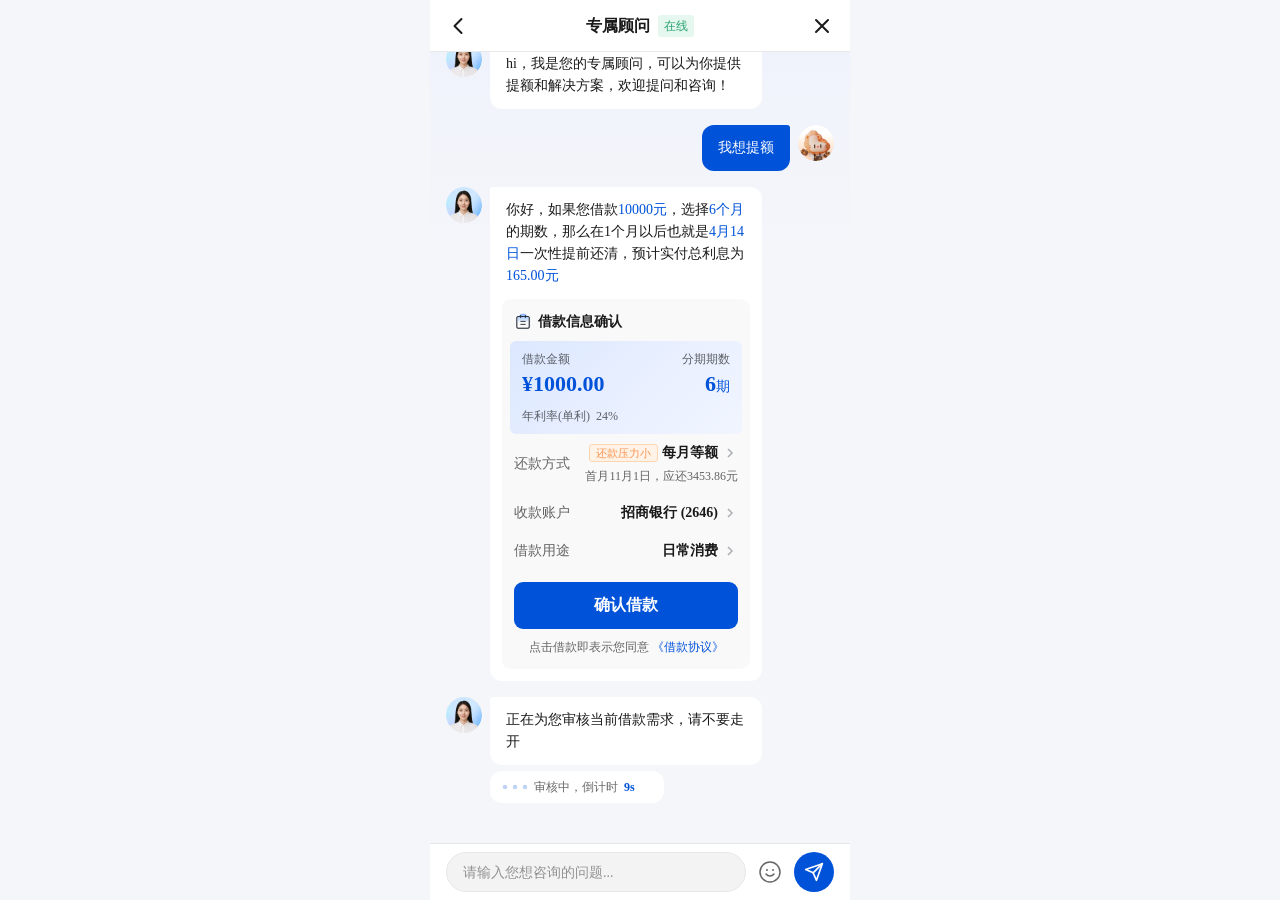
==== im/index.html @ 01caf747 "im练习" ====
<!DOCTYPE html>
<html lang="zh-CN">
<head>
  <meta charset="UTF-8">
  <meta name="viewport" content="width=device-width, initial-scale=1.0, maximum-scale=1.0, user-scalable=no">
  <title>专属顾问 - 提额</title>
  <style>
    /* ========== Design Tokens ========== */
    :root {
      --td-font-family: PingFang SC, Microsoft YaHei, Arial Regular;
      --td-font-family-medium: PingFang SC, Microsoft YaHei, Arial Medium;
      --td-font-size-link-small: 12px;
      --td-font-size-body-small: 12px;
      --td-font-size-body-medium: 14px;
      --td-font-size-body-large: 16px;
      --td-font-size-title-small: 14px;
      --td-font-size-title-medium: 16px;
      --td-font-size-title-large: 18px;
      --td-line-height-body-small: 20px;
      --td-line-height-body-medium: 22px;
      --td-line-height-body-large: 24px;
      --td-line-height-title-medium: 24px;

      --td-brand-color-1: #f2f3ff;
      --td-brand-color-2: #d9e1ff;
      --td-brand-color-5: #618dff;
      --td-brand-color-6: #366ef4;
      --td-brand-color-7: #0052d9;
      --td-brand-color-8: #003cab;
      --td-success-color-5: #2ba471;
      --td-gray-color-1: #f3f3f3;
      --td-gray-color-2: #eee;
      --td-gray-color-3: #e8e8e8;
      --td-gray-color-4: #ddd;
      --td-warning-color-4: #fa9550;
      --td-error-color-6: #d54941;
      --td-font-gray-1: rgba(0, 0, 0, 90%);
      --td-font-gray-2: rgba(0, 0, 0, 60%);
      --td-font-gray-3: rgba(0, 0, 0, 40%);
      --td-text-color-primary: var(--td-font-gray-1);
      --td-text-color-secondary: var(--td-font-gray-2);
      --td-text-color-placeholder: var(--td-font-gray-3);
      --td-text-color-link: var(--td-brand-color-8);
      --td-bg-color-container: #fff;
      --td-bg-color-secondarycontainer: var(--td-gray-color-1);

      --td-size-1: 2px;
      --td-size-2: 4px;
      --td-size-3: 6px;
      --td-size-4: 8px;
      --td-size-5: 12px;
      --td-size-6: 16px;
      --td-size-7: 20px;
      --td-size-8: 24px;
      --td-size-10: 32px;
      --td-comp-paddingLR-l: var(--td-size-6);

      --td-radius-small: 2px;
      --td-radius-default: 3px;
      --td-radius-medium: 6px;
      --td-radius-large: 9px;
      --td-radius-extraLarge: 12px;
      --td-radius-round: 999px;
      --td-radius-circle: 50%;
    }

    /* ========== Reset & Base ========== */
    * { margin: 0; padding: 0; box-sizing: border-box; }

    html, body {
      height: 100%;
      font-family: var(--td-font-family);
      color: var(--td-text-color-primary);
      background: #f5f6fa;
      -webkit-font-smoothing: antialiased;
    }

    .im-page {
      max-width: 420px;
      margin: 0 auto;
      height: 100%;
      height: 100dvh;
      display: flex;
      flex-direction: column;
      background: linear-gradient(180deg, #eef2fb 0%, #f5f6fa 30%);
      overflow: hidden;
    }

    /* ========== Top Bar ========== */
    .top-bar {
      display: flex;
      align-items: center;
      justify-content: space-between;
      padding: var(--td-size-5) var(--td-size-6);
      background: var(--td-bg-color-container);
      border-bottom: 1px solid var(--td-gray-color-3);
      height: 52px;
      flex-shrink: 0;
      position: relative;
      z-index: 10;
    }

    .top-bar__back,
    .top-bar__close {
      width: var(--td-size-8);
      height: var(--td-size-8);
      display: flex;
      align-items: center;
      justify-content: center;
      cursor: pointer;
      border: none;
      background: none;
      color: var(--td-text-color-primary);
      flex-shrink: 0;
    }

    .top-bar__center {
      display: flex;
      align-items: center;
      gap: var(--td-size-4);
      position: absolute;
      left: 50%;
      transform: translateX(-50%);
    }

    .top-bar__title {
      font-size: var(--td-font-size-title-medium);
      font-weight: 600;
      line-height: var(--td-line-height-title-medium);
      font-family: var(--td-font-family-medium);
    }

    .top-bar__status {
      display: inline-flex;
      align-items: center;
      padding: 1px var(--td-size-3);
      background: #e6f7ef;
      color: var(--td-success-color-5);
      font-size: var(--td-font-size-link-small);
      line-height: var(--td-line-height-body-small);
      border-radius: var(--td-radius-default);
      font-weight: 500;
    }

    /* ========== Chat Area ========== */
    .chat-area {
      flex: 1;
      overflow-y: auto;
      padding: var(--td-size-6);
      padding-bottom: var(--td-size-8);
      -webkit-overflow-scrolling: touch;
    }

    .chat-area::-webkit-scrollbar { width: 0; }

    /* ========== Message Row ========== */
    .msg-row {
      display: flex;
      align-items: flex-start;
      margin-bottom: var(--td-size-6);
      gap: var(--td-size-4);
    }

    .msg-row--advisor { flex-direction: row; }
    .msg-row--user    { flex-direction: row-reverse; }

    /* Shared content column — right edge aligned for both sides */
    .msg-content {
      flex: 1;
      min-width: 0;
      display: flex;
    }

    .msg-row--advisor .msg-content { justify-content: flex-start; }
    .msg-row--user    .msg-content { justify-content: flex-end; }

    /* ========== Avatar ========== */
    .msg-avatar {
      width: 36px;
      height: 36px;
      border-radius: var(--td-radius-circle);
      flex-shrink: 0;
      overflow: hidden;
    }

    .msg-avatar--advisor {
      background: var(--td-gray-color-2);
    }

    .msg-avatar--user {
      background: var(--td-gray-color-2);
    }

    .msg-avatar img {
      width: 100%;
      height: 100%;
      object-fit: cover;
      display: block;
    }

    /* ========== Bubble ========== */
    /* 单行自适应宽度，多行上限 272px */
    .msg-bubble {
      width: fit-content;
      max-width: 272px;
      padding: var(--td-size-5) var(--td-size-6);
      font-size: var(--td-font-size-body-medium);
      line-height: var(--td-line-height-body-medium);
      word-break: break-word;
    }

    .msg-bubble--advisor {
      background: var(--td-bg-color-container);
      border-radius: var(--td-radius-default) var(--td-radius-extraLarge) var(--td-radius-extraLarge) var(--td-radius-extraLarge);
      color: var(--td-text-color-primary);
    }

    .msg-bubble--user {
      background: var(--td-brand-color-7);
      border-radius: var(--td-radius-extraLarge) var(--td-radius-default) var(--td-radius-extraLarge) var(--td-radius-extraLarge);
      color: #fff;
    }

    /* ========== Card Bubble ========== */
    .msg-bubble--card {
      width: 272px;
      padding: 0;
      overflow: hidden;
      background: var(--td-bg-color-container);
      border-radius: var(--td-radius-default) var(--td-radius-extraLarge) var(--td-radius-extraLarge) var(--td-radius-extraLarge);
    }

    /* Pre-card context text */
    .card-context {
      padding: var(--td-size-5) var(--td-size-6) var(--td-size-3);
      font-size: var(--td-font-size-body-medium);
      line-height: 22px;
      color: var(--td-text-color-primary);
    }

    .card-context .highlight {
      color: var(--td-brand-color-7);
      font-weight: 500;
    }

    /* Card container */
    .loan-card {
      margin: var(--td-size-3) var(--td-size-5) var(--td-size-5);
      background: #F9F9F9;
      border-radius: var(--td-radius-large);
      overflow: hidden;
    }

    .loan-card__header {
      display: flex;
      align-items: center;
      gap: var(--td-size-3);
      padding: var(--td-size-5) var(--td-size-5) var(--td-size-4);
    }

    .loan-card__header-icon {
      width: 18px;
      height: 18px;
      display: flex;
      align-items: center;
      justify-content: center;
      flex-shrink: 0;
    }

    .loan-card__header-icon img {
      width: 18px;
      height: 18px;
      object-fit: contain;
      display: block;
    }

    .loan-card__header-title {
      font-size: var(--td-font-size-title-small);
      font-weight: 600;
      font-family: var(--td-font-family-medium);
      color: var(--td-text-color-primary);
    }

    /* Blue amount panel */
    .loan-card__panel {
      margin: 0 var(--td-size-4) 0;
      border-radius: var(--td-radius-medium);
      background: linear-gradient(135deg, #dce8ff 0%, #eaf0ff 60%, #f0f5ff 100%);
      padding: var(--td-size-4) var(--td-size-5) var(--td-size-4);
      display: flex;
      flex-direction: column;
      gap: 2px;
    }

    .loan-card__panel-row1 {
      display: flex;
      justify-content: space-between;
      align-items: flex-start;
    }

    .loan-card__panel-col {
      display: flex;
      flex-direction: column;
    }

    .loan-card__panel-label {
      font-size: var(--td-font-size-body-small);
      color: var(--td-text-color-secondary);
      line-height: var(--td-line-height-body-small);
    }

    .loan-card__panel-amount {
      font-size: 22px;
      font-weight: 600;
      color: var(--td-brand-color-7);
      font-family: var(--td-font-family-medium);
      line-height: 30px;
    }

    .loan-card__panel-period {
      font-size: 22px;
      font-weight: 600;
      color: var(--td-brand-color-7);
      font-family: var(--td-font-family-medium);
      line-height: 30px;
      text-align: right;
    }

    .loan-card__panel-period span {
      font-size: var(--td-font-size-body-medium);
      font-weight: 500;
    }

    .loan-card__panel-rate {
      font-size: var(--td-font-size-body-small);
      color: var(--td-text-color-secondary);
      line-height: var(--td-line-height-body-small);
      margin-top: 2px;
    }

    /* Detail rows */
    .loan-card__rows {
      padding: 0 var(--td-size-5);
    }

    .loan-card__row {
      display: flex;
      justify-content: space-between;
      align-items: center;
      padding: var(--td-size-4) 0;
    }

    .loan-card__row-label {
      font-size: var(--td-font-size-body-medium);
      color: var(--td-text-color-secondary);
      flex-shrink: 0;
    }

    .loan-card__row-val {
      display: flex;
      align-items: center;
      gap: var(--td-size-2);
      font-size: var(--td-font-size-body-medium);
      color: var(--td-text-color-primary);
      font-weight: 600;
      font-family: var(--td-font-family-medium);
      text-align: right;
    }

    .loan-card__row-chevron {
      width: 16px;
      height: 16px;
      display: inline-flex;
      align-items: center;
      justify-content: center;
      flex-shrink: 0;
    }

    .loan-card__row-chevron img {
      width: 16px;
      height: 16px;
      object-fit: contain;
      display: block;
    }

    .loan-card__row-block {
      flex: 1;
      display: flex;
      flex-direction: column;
      align-items: flex-end;
      gap: 2px;
    }

    .loan-card__row-sub {
      font-size: var(--td-font-size-link-small);
      color: var(--td-text-color-secondary);
      font-weight: 400;
      font-family: var(--td-font-family);
      line-height: var(--td-line-height-body-small);
      text-align: right;
    }

    .tag--orange {
      display: inline-flex;
      align-items: center;
      height: 18px;
      padding: 0 var(--td-size-3);
      background: #fff3e8;
      color: var(--td-warning-color-4);
      font-size: 11px;
      line-height: 18px;
      border-radius: var(--td-radius-default);
      font-weight: 500;
      border: 1px solid #ffd5b0;
      white-space: nowrap;
    }

    /* Card footer */
    .loan-card__footer {
      padding: var(--td-size-5) var(--td-size-5) var(--td-size-5);
    }

    .loan-card__btn {
      display: block;
      width: 100%;
      padding: 13px 0;
      border: none;
      border-radius: var(--td-radius-large);
      background: var(--td-brand-color-7);
      color: #fff;
      font-size: var(--td-font-size-body-large);
      font-weight: 600;
      font-family: var(--td-font-family-medium);
      cursor: pointer;
      text-align: center;
    }

    .loan-card__btn:active { opacity: 0.85; }

    .loan-card__disclaimer {
      display: block;
      text-align: center;
      margin-top: var(--td-size-4);
      font-size: var(--td-font-size-link-small);
      color: var(--td-text-color-secondary);
      line-height: var(--td-line-height-body-small);
    }

    .loan-card__disclaimer a {
      color: var(--td-brand-color-7);
      text-decoration: none;
    }

    /* ========== Bottom Input Bar ========== */
    .bottom-bar {
      flex-shrink: 0;
      background: var(--td-bg-color-container);
      border-top: 1px solid var(--td-gray-color-3);
      padding: var(--td-size-4) var(--td-size-6);
      display: flex;
      align-items: center;
      gap: var(--td-size-4);
      position: relative;
      z-index: 10;
      padding-bottom: calc(var(--td-size-4) + env(safe-area-inset-bottom, 0px));
    }

    .bottom-bar__input {
      flex: 1;
      height: 40px;
      padding: 0 var(--td-size-6);
      border: 1px solid var(--td-gray-color-3);
      border-radius: var(--td-radius-round);
      font-size: 16px; /* ≥16px prevents iOS auto-zoom */
      color: var(--td-text-color-primary);
      background: var(--td-bg-color-secondarycontainer);
      outline: none;
      font-family: var(--td-font-family);
      transition: border-color 0.2s;
    }

    .bottom-bar__input::placeholder {
      color: var(--td-text-color-placeholder);
      font-size: var(--td-font-size-body-medium);
    }

    .bottom-bar__input:focus {
      border-color: var(--td-brand-color-7);
      background: #fff;
    }

    .bottom-bar__btn {
      width: var(--td-size-10);
      height: var(--td-size-10);
      display: flex;
      align-items: center;
      justify-content: center;
      cursor: pointer;
      border: none;
      background: none;
      color: var(--td-text-color-secondary);
      flex-shrink: 0;
      border-radius: var(--td-radius-circle);
      transition: background 0.15s;
    }

    .bottom-bar__btn:active { background: var(--td-gray-color-1); }
    .bottom-bar__btn svg { width: 24px; height: 24px; }

    .bottom-bar__send {
      width: 40px;
      height: 40px;
      display: flex;
      align-items: center;
      justify-content: center;
      border: none;
      border-radius: var(--td-radius-round);
      background: var(--td-brand-color-7);
      color: #fff;
      cursor: pointer;
      flex-shrink: 0;
      transition: opacity 0.2s;
    }

    .bottom-bar__send:active { opacity: 0.8; }
    .bottom-bar__send svg { width: 20px; height: 20px; }

    /* ========== Countdown / Review Status ========== */
    .review-status {
      display: inline-flex;
      align-items: center;
      gap: var(--td-size-3);
      margin-top: var(--td-size-3);
      padding: var(--td-size-3) var(--td-size-5);
      background: var(--td-bg-color-container);
      border-radius: var(--td-radius-extraLarge);
    }

    .review-status__dots {
      display: flex;
      align-items: center;
      gap: var(--td-size-2);
    }

    .review-status__dot {
      width: var(--td-size-3);
      height: var(--td-size-3);
      border-radius: var(--td-radius-circle);
      background: var(--td-brand-color-7);
      animation: dot-bounce 1.4s ease-in-out infinite both;
    }

    .review-status__dot:nth-child(1) { animation-delay: 0s; }
    .review-status__dot:nth-child(2) { animation-delay: 0.2s; }
    .review-status__dot:nth-child(3) { animation-delay: 0.4s; }

    @keyframes dot-bounce {
      0%, 80%, 100% { opacity: 0.25; transform: scale(0.75); }
      40%            { opacity: 1;    transform: scale(1); }
    }

    .review-status__text {
      font-size: var(--td-font-size-body-small);
      color: var(--td-text-color-secondary);
      line-height: var(--td-line-height-body-small);
    }

    .review-status__countdown {
      font-size: var(--td-font-size-body-small);
      color: var(--td-brand-color-7);
      font-weight: 600;
      font-family: var(--td-font-family-medium);
      min-width: 28px;
      text-align: left;
    }
  </style>
</head>
<body>

<div class="im-page" id="imPage">
  <!-- Top Bar -->
  <header class="top-bar">
    <button class="top-bar__back" aria-label="返回">
      <svg width="24" height="24" viewBox="0 0 24 24" fill="none"><path d="M15.5 19l-7-7 7-7" stroke="currentColor" stroke-width="2" stroke-linecap="round" stroke-linejoin="round"/></svg>
    </button>
    <div class="top-bar__center">
      <span class="top-bar__title">专属顾问</span>
      <span class="top-bar__status">在线</span>
    </div>
    <button class="top-bar__close" aria-label="关闭">
      <svg width="24" height="24" viewBox="0 0 24 24" fill="none"><path d="M18 6L6 18M6 6l12 12" stroke="currentColor" stroke-width="2" stroke-linecap="round" stroke-linejoin="round"/></svg>
    </button>
  </header>

  <!-- Chat Area -->
  <div class="chat-area" id="chatArea">

    <!-- 1. 顾问欢迎语 -->
    <div class="msg-row msg-row--advisor">
      <div class="msg-avatar msg-avatar--advisor">
        <img src="avatar-advisor.png" alt="顾问">
      </div>
      <div class="msg-content">
        <div class="msg-bubble msg-bubble--advisor">
          hi，我是您的专属顾问，可以为你提供提额和解决方案，欢迎提问和咨询！
        </div>
      </div>
    </div>

    <!-- 2. 用户消息 -->
    <div class="msg-row msg-row--user">
      <div class="msg-avatar msg-avatar--user">
        <img src="avatar-user.png" alt="用户">
      </div>
      <div class="msg-content">
        <div class="msg-bubble msg-bubble--user">
          我想提额
        </div>
      </div>
    </div>

    <!-- 3. 顾问回复（借款信息卡片） -->
    <div class="msg-row msg-row--advisor">
      <div class="msg-avatar msg-avatar--advisor">
        <img src="avatar-advisor.png" alt="顾问">
      </div>
      <div class="msg-content">
        <div class="msg-bubble msg-bubble--card">
          <!-- 上方说明文字 -->
          <div class="card-context">
            你好，如果您借款<span class="highlight">10000元</span>，选择<span class="highlight">6个月</span>的期数，那么在1个月以后也就是<span class="highlight">4月14日</span>一次性提前还清，预计实付总利息为<span class="highlight">165.00元</span>
          </div>

          <!-- 借款信息卡片 -->
          <div class="loan-card">
            <!-- 卡片标题 -->
            <div class="loan-card__header">
              <span class="loan-card__header-icon"><img src="icon-card.png" alt=""></span>
              <span class="loan-card__header-title">借款信息确认</span>
            </div>

            <!-- 金额面板 -->
            <div class="loan-card__panel">
              <div class="loan-card__panel-row1">
                <div class="loan-card__panel-col">
                  <span class="loan-card__panel-label">借款金额</span>
                  <span class="loan-card__panel-amount">¥1000.00</span>
                </div>
                <div class="loan-card__panel-col" style="align-items:flex-end;">
                  <span class="loan-card__panel-label">分期期数</span>
                  <span class="loan-card__panel-period">6<span>期</span></span>
                </div>
              </div>
              <div class="loan-card__panel-rate">年利率(单利) &nbsp;24%</div>
            </div>

            <!-- 详情行 -->
            <div class="loan-card__rows">
              <!-- 还款方式 -->
              <div class="loan-card__row">
                <span class="loan-card__row-label">还款方式</span>
                <div class="loan-card__row-block">
                  <div class="loan-card__row-val">
                    <span class="tag--orange">还款压力小</span>
                    <strong>每月等额</strong>
                    <span class="loan-card__row-chevron"><img src="icon-chevron.png" alt=""></span>
                  </div>
                  <span class="loan-card__row-sub">首月11月1日，应还3453.86元</span>
                </div>
              </div>
              <!-- 收款账户 -->
              <div class="loan-card__row">
                <span class="loan-card__row-label">收款账户</span>
                <div class="loan-card__row-val">
                  <strong>招商银行 (2646)</strong>
                  <span class="loan-card__row-chevron"><img src="icon-chevron.png" alt=""></span>
                </div>
              </div>
              <!-- 借款用途 -->
              <div class="loan-card__row">
                <span class="loan-card__row-label">借款用途</span>
                <div class="loan-card__row-val">
                  <strong>日常消费</strong>
                  <span class="loan-card__row-chevron"><img src="icon-chevron.png" alt=""></span>
                </div>
              </div>
            </div>

            <!-- 操作区 -->
            <div class="loan-card__footer">
              <button class="loan-card__btn">确认借款</button>
              <span class="loan-card__disclaimer">点击借款即表示您同意 <a href="javascript:void(0)">《借款协议》</a></span>
            </div>
          </div>
        </div>
      </div>
    </div>

    <!-- 4. 顾问审核提示 + 倒计时 -->
    <div class="msg-row msg-row--advisor">
      <div class="msg-avatar msg-avatar--advisor">
        <img src="avatar-advisor.png" alt="顾问">
      </div>
      <div class="msg-content" style="flex-direction:column; align-items:flex-start; gap:0;">
        <div class="msg-bubble msg-bubble--advisor">
          正在为您审核当前借款需求，请不要走开
        </div>
        <!-- 倒计时审核动画 -->
        <div class="review-status">
          <div class="review-status__dots">
            <span class="review-status__dot"></span>
            <span class="review-status__dot"></span>
            <span class="review-status__dot"></span>
          </div>
          <span class="review-status__text">审核中，倒计时</span>
          <span class="review-status__countdown" id="countdownVal">10s</span>
        </div>
      </div>
    </div>

  </div>

  <!-- Bottom Input Bar -->
  <div class="bottom-bar" id="bottomBar">
    <input
      class="bottom-bar__input"
      id="msgInput"
      type="text"
      placeholder="请输入您想咨询的问题..."
      autocomplete="off"
      enterkeyhint="send"
    >
    <button class="bottom-bar__btn" id="emojiBtn" aria-label="表情">
      <svg viewBox="0 0 24 24" fill="none"><circle cx="12" cy="12" r="10" stroke="currentColor" stroke-width="1.5"/><path d="M8 14s1.5 2 4 2 4-2 4-2" stroke="currentColor" stroke-width="1.5" stroke-linecap="round"/><circle cx="9" cy="10" r="1" fill="currentColor"/><circle cx="15" cy="10" r="1" fill="currentColor"/></svg>
    </button>
    <button class="bottom-bar__send" id="sendBtn" aria-label="发送">
      <svg viewBox="0 0 24 24" fill="none"><path d="M22 2L11 13" stroke="white" stroke-width="2" stroke-linecap="round" stroke-linejoin="round"/><path d="M22 2L15 22 11 13 2 9l20-7z" stroke="white" stroke-width="2" stroke-linecap="round" stroke-linejoin="round"/></svg>
    </button>
  </div>
</div>

<script>
  const chatArea   = document.getElementById('chatArea');
  const msgInput   = document.getElementById('msgInput');
  const sendBtn    = document.getElementById('sendBtn');
  const imPage     = document.getElementById('imPage');
  const countdownEl = document.getElementById('countdownVal');

  /* ---- Scroll helper ---- */
  function scrollToBottom() {
    chatArea.scrollTop = chatArea.scrollHeight;
  }

  /* ---- Countdown (10 → 0, then loops) ---- */
  let countdownSec = 10;
  setInterval(function () {
    if (countdownSec <= 0) countdownSec = 10;
    countdownSec--;
    countdownEl.textContent = countdownSec + 's';
  }, 1000);

  /* ---- Message helpers ---- */
  function advisorAvatar() {
    return `<img src="avatar-advisor.png" alt="顾问">`;
  }
  function userAvatar() {
    return `<img src="avatar-user.png" alt="用户">`;
  }

  function appendMessage(text, isUser) {
    const row = document.createElement('div');
    row.className = 'msg-row ' + (isUser ? 'msg-row--user' : 'msg-row--advisor');

    const avatarDiv = document.createElement('div');
    avatarDiv.className = 'msg-avatar ' + (isUser ? 'msg-avatar--user' : 'msg-avatar--advisor');
    avatarDiv.innerHTML = isUser ? userAvatar() : advisorAvatar();

    const contentDiv = document.createElement('div');
    contentDiv.className = 'msg-content';

    const bubble = document.createElement('div');
    bubble.className = 'msg-bubble ' + (isUser ? 'msg-bubble--user' : 'msg-bubble--advisor');
    bubble.textContent = text;

    contentDiv.appendChild(bubble);
    row.appendChild(avatarDiv);
    row.appendChild(contentDiv);
    chatArea.appendChild(row);
    scrollToBottom();
  }

  /* ---- Send ---- */
  function sendMessage() {
    const text = msgInput.value.trim();
    if (!text) return;
    appendMessage(text, true);
    msgInput.value = '';
    msgInput.focus();
  }

  sendBtn.addEventListener('click', sendMessage);

  msgInput.addEventListener('keydown', function (e) {
    if (e.key === 'Enter') {
      e.preventDefault();
      sendMessage();
    }
  });

  /* ---- Virtual keyboard: resize page to viewport height ---- */
  function applyViewport() {
    const h = window.visualViewport ? window.visualViewport.height : window.innerHeight;
    imPage.style.height = h + 'px';
    scrollToBottom();
  }

  if (window.visualViewport) {
    window.visualViewport.addEventListener('resize', applyViewport);
    window.visualViewport.addEventListener('scroll', applyViewport);
  }

  /* Focus input: give browser a moment then re-measure */
  msgInput.addEventListener('focus', function () {
    setTimeout(applyViewport, 300);
  });
  msgInput.addEventListener('blur', function () {
    setTimeout(applyViewport, 300);
  });

  scrollToBottom();
</script>
</body>
</html>
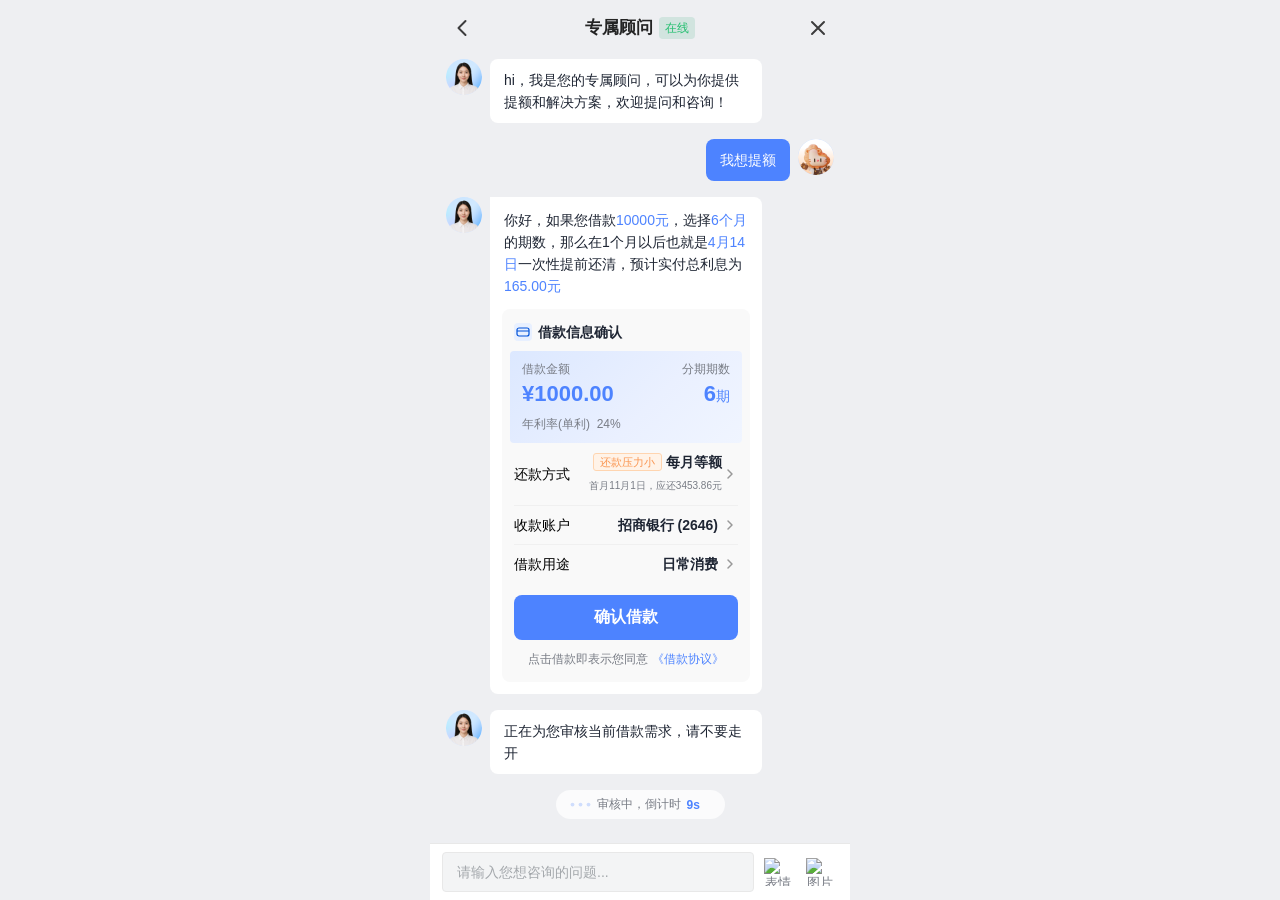
==== commit 1ea37d3a: "im修改" ====
--- a/im/index.html
+++ b/im/index.html
@@ -2,77 +2,180 @@
 <html lang="zh-CN">
 <head>
   <meta charset="UTF-8">
-  <meta name="viewport" content="width=device-width, initial-scale=1.0, maximum-scale=1.0, user-scalable=no">
+  <meta name="viewport" content="width=device-width, initial-scale=1.0, maximum-scale=1.0, user-scalable=no, viewport-fit=cover">
   <title>专属顾问 - 提额</title>
   <style>
-    /* ========== Design Tokens ========== */
+    /* ========== vars.css Tokens ========== */
     :root {
-      --td-font-family: PingFang SC, Microsoft YaHei, Arial Regular;
-      --td-font-family-medium: PingFang SC, Microsoft YaHei, Arial Medium;
-      --td-font-size-link-small: 12px;
-      --td-font-size-body-small: 12px;
-      --td-font-size-body-medium: 14px;
-      --td-font-size-body-large: 16px;
-      --td-font-size-title-small: 14px;
-      --td-font-size-title-medium: 16px;
-      --td-font-size-title-large: 18px;
-      --td-line-height-body-small: 20px;
-      --td-line-height-body-medium: 22px;
-      --td-line-height-body-large: 24px;
+      /* Radius */
+      --radius-xlarge: 12px;
+      --radius-large: 8px;
+      --radius-default: 4px;
+      --radius-small: 2px;
+
+      /* Typography */
+      --typography-head-18-head-font-family: PingFangSc-Medium, sans-serif;
+      --typography-head-18-head-font-size: 18px;
+      --typography-head-18-head-line-height: 20px;
+      --typography-head-18-head-font-weight: 500;
+      --typography-head-16-sub-font-family: PingFangSc-Medium, sans-serif;
+      --typography-head-16-sub-font-size: 16px;
+      --typography-head-16-sub-line-height: 18px;
+      --typography-head-16-sub-font-weight: 500;
+      --typography-body-10-min-font-family: PingFangSc-Regular, sans-serif;
+      --typography-body-10-min-font-size: 10px;
+      --typography-body-10-min-line-height: 11px;
+      --typography-body-10-min-font-weight: 400;
+      --typography-body-10-strong-font-family: PingFangSc-Medium, sans-serif;
+      --typography-body-10-strong-font-size: 10px;
+      --typography-body-10-strong-line-height: 11px;
+      --typography-body-10-strong-font-weight: 500;
+      --typography-body-12-base-font-family: PingFangSc-Regular, sans-serif;
+      --typography-body-12-base-font-size: 12px;
+      --typography-body-12-base-line-height: 14px;
+      --typography-body-12-base-font-weight: 400;
+      --typography-body-12-strong-font-family: PingFangSc-Medium, sans-serif;
+      --typography-body-12-strong-font-size: 12px;
+      --typography-body-12-strong-line-height: 14px;
+      --typography-body-12-strong-font-weight: 500;
+      --typography-body-14-further-font-family: PingFangSc-Regular, sans-serif;
+      --typography-body-14-further-font-size: 14px;
+      --typography-body-14-further-line-height: 16px;
+      --typography-body-14-further-font-weight: 400;
+      --typography-body-16-increase-font-family: PingFangSc-Regular, sans-serif;
+      --typography-body-16-increase-font-size: 16px;
+      --typography-body-16-increase-line-height: 18px;
+      --typography-body-16-increase-font-weight: 400;
+      --typography-link-12-base-font-size: 12px;
+      --typography-link-14-further-font-size: 14px;
+      --typography-link-16-increase-font-size: 16px;
+      --typography-display-number-22-normal-font-family: Roboto-Medium, sans-serif;
+      --typography-display-number-22-normal-font-size: 22px;
+      --typography-display-number-22-normal-line-height: 24px;
+      --typography-display-number-22-normal-font-weight: 500;
+
+      /* Reference Colors */
+      --ref-brand-blue1: #f2f6ff;
+      --ref-brand-blue2: #e5edff;
+      --ref-brand-blue3: #ccdbff;
+      --ref-brand-blue4: #b2caff;
+      --ref-brand-blue7: #6694ff;
+      --ref-brand-blue8-base: #4d83ff;
+      --ref-brand-blue9: #3371ff;
+      --ref-functional-red8-base: #e53948;
+      --ref-functional-orange8-base: #ff9d33;
+      --ref-functional-orange1: #ffecd9;
+      --ref-functional-orange1-a70: #fff1e3;
+      --ref-functional-green8-base: #26bf71;
+      --ref-functional-green1: #cef2e0;
+      --ref-neutral-gray1: #050c1c;
+      --ref-neutral-gray2: #1e2533;
+      --ref-neutral-gray3: #81858d;
+      --ref-neutral-gray4: #9c9ea4;
+      --ref-neutral-gray5: #b4b6bc;
+      --ref-neutral-gray6: #f3f4f5;
+      --ref-neutral-gray2-a60: #787c85;
+      --ref-neutral-gray2-a40: #a4a8ac;
+      --ref-neutral-gray2-a20: #d2d3d6;
+      --ref-neutral-white1: #ffffff;
+      --ref-neutral-white2: rgba(255,255,255,0.8);
+      --ref-neutral-white3: rgba(255,255,255,0.6);
+      --ref-neutral-white4: rgba(255,255,255,0.4);
+
+      /* System Colors */
+      --sys-primary-default: var(--ref-brand-blue8-base);
+      --sys-primary-active:  var(--ref-brand-blue9);
+      --sys-success-default: var(--ref-functional-green8-base);
+      --sys-caution-default: var(--ref-functional-orange8-base);
+      --sys-error-default:   var(--ref-functional-red8-base);
+      --sys-text-black-h1:   var(--ref-neutral-gray2);
+      --sys-text-black-h2:   var(--ref-neutral-gray2-a60);
+      --sys-text-black-h3:   var(--ref-neutral-gray2-a40);
+      --sys-text-black-h4:   var(--ref-neutral-gray2-a20);
+      --sys-white:           var(--ref-neutral-white1);
+      --sys-page-background-fill: #f5f7fa;
+      --sys-wire-divider-dark: #ededee;
+    }
+
+    /* ========== 兼容映射：--td-* → vars.css tokens ========== */
+    :root {
+      /* 字体 */
+      --td-font-family:        var(--typography-body-14-further-font-family);
+      --td-font-family-medium: var(--typography-head-16-sub-font-family);
+
+      /* 字号 */
+      --td-font-size-link-small:   var(--typography-link-12-base-font-size);
+      --td-font-size-body-small:   var(--typography-body-12-base-font-size);
+      --td-font-size-body-medium:  var(--typography-body-14-further-font-size);
+      --td-font-size-body-large:   var(--typography-body-16-increase-font-size);
+      --td-font-size-title-small:  var(--typography-body-14-further-font-size);
+      --td-font-size-title-medium: var(--typography-head-16-sub-font-size);
+      --td-font-size-title-large:  var(--typography-head-18-head-font-size);
+
+      /* 行高（新 token 体系行高较紧凑，保留合理值） */
+      --td-line-height-body-small:   20px;
+      --td-line-height-body-medium:  22px;
+      --td-line-height-body-large:   24px;
       --td-line-height-title-medium: 24px;
 
-      --td-brand-color-1: #f2f3ff;
-      --td-brand-color-2: #d9e1ff;
-      --td-brand-color-5: #618dff;
-      --td-brand-color-6: #366ef4;
-      --td-brand-color-7: #0052d9;
-      --td-brand-color-8: #003cab;
-      --td-success-color-5: #2ba471;
-      --td-gray-color-1: #f3f3f3;
-      --td-gray-color-2: #eee;
+      /* 品牌色 → 新 token */
+      --td-brand-color-1: var(--ref-brand-blue1);
+      --td-brand-color-2: var(--ref-brand-blue2);
+      --td-brand-color-5: var(--ref-brand-blue7);
+      --td-brand-color-6: var(--ref-brand-blue8-base);
+      --td-brand-color-7: var(--sys-primary-default);
+      --td-brand-color-8: var(--sys-primary-active);
+
+      /* 功能色 */
+      --td-success-color-5: var(--sys-success-default);
+      --td-warning-color-4: var(--sys-caution-default);
+      --td-error-color-6:   var(--sys-error-default);
+
+      /* 灰色 */
+      --td-gray-color-1: var(--ref-neutral-gray6);
+      --td-gray-color-2: #eeeeee;
       --td-gray-color-3: #e8e8e8;
-      --td-gray-color-4: #ddd;
-      --td-warning-color-4: #fa9550;
-      --td-error-color-6: #d54941;
-      --td-font-gray-1: rgba(0, 0, 0, 90%);
-      --td-font-gray-2: rgba(0, 0, 0, 60%);
-      --td-font-gray-3: rgba(0, 0, 0, 40%);
-      --td-text-color-primary: var(--td-font-gray-1);
-      --td-text-color-secondary: var(--td-font-gray-2);
+      --td-gray-color-4: var(--ref-neutral-gray2-a20);
+
+      /* 文字色 */
+      --td-font-gray-1: var(--sys-text-black-h1);
+      --td-font-gray-2: var(--sys-text-black-h2);
+      --td-font-gray-3: var(--sys-text-black-h3);
+      --td-text-color-primary:     var(--td-font-gray-1);
+      --td-text-color-secondary:   var(--td-font-gray-2);
       --td-text-color-placeholder: var(--td-font-gray-3);
-      --td-text-color-link: var(--td-brand-color-8);
-      --td-bg-color-container: #fff;
-      --td-bg-color-secondarycontainer: var(--td-gray-color-1);
-
-      --td-size-1: 2px;
-      --td-size-2: 4px;
-      --td-size-3: 6px;
-      --td-size-4: 8px;
-      --td-size-5: 12px;
-      --td-size-6: 16px;
-      --td-size-7: 20px;
-      --td-size-8: 24px;
-      --td-size-10: 32px;
+      --td-text-color-link:        var(--td-brand-color-8);
+
+      /* 背景色 */
+      --td-bg-color-container:          var(--sys-white);
+      --td-bg-color-secondarycontainer: var(--ref-neutral-gray6);
+
+      /* 间距（无直接 token，保留原值） */
+      --td-size-1: 2px;  --td-size-2: 4px;   --td-size-3: 6px;
+      --td-size-4: 8px;  --td-size-5: 12px;  --td-size-6: 16px;
+      --td-size-7: 20px; --td-size-8: 24px;  --td-size-10: 32px;
       --td-comp-paddingLR-l: var(--td-size-6);
 
-      --td-radius-small: 2px;
-      --td-radius-default: 3px;
-      --td-radius-medium: 6px;
-      --td-radius-large: 9px;
-      --td-radius-extraLarge: 12px;
-      --td-radius-round: 999px;
-      --td-radius-circle: 50%;
-    }
-
-    /* ========== Reset & Base ========== */
-    * { margin: 0; padding: 0; box-sizing: border-box; }
+      /* 圆角 → 新 token */
+      --td-radius-small:      var(--radius-small);
+      --td-radius-default:    var(--radius-default);
+      --td-radius-medium:     var(--radius-default);
+      --td-radius-large:      var(--radius-large);
+      --td-radius-extraLarge: var(--radius-xlarge);
+      --td-radius-round:      999px;
+      --td-radius-circle:     50%;
+    }
+
+    /* ========== Reset ========== */
+    * { margin: 0; padding: 0; box-sizing: border-box; -webkit-tap-highlight-color: transparent; }
 
     html, body {
       height: 100%;
       font-family: var(--td-font-family);
       color: var(--td-text-color-primary);
-      background: #f5f6fa;
+      background: #EEEFF2;
       -webkit-font-smoothing: antialiased;
+      overflow: hidden;
     }
 
     .im-page {
@@ -82,62 +185,55 @@
       height: 100dvh;
       display: flex;
       flex-direction: column;
-      background: linear-gradient(180deg, #eef2fb 0%, #f5f6fa 30%);
+      background: #EEEFF2;
       overflow: hidden;
-    }
-
-    /* ========== Top Bar ========== */
+      position: relative;
+    }
+
+    /* ========== Top Bar (no background — image instead) ========== */
     .top-bar {
       display: flex;
       align-items: center;
       justify-content: space-between;
-      padding: var(--td-size-5) var(--td-size-6);
-      background: var(--td-bg-color-container);
-      border-bottom: 1px solid var(--td-gray-color-3);
-      height: 52px;
+      padding: 12px 16px;
+      height: 56px;
       flex-shrink: 0;
       position: relative;
       z-index: 10;
+      /* Background image, no solid color */
+      background: url('bg-nav.png') center bottom / cover no-repeat;
     }
 
     .top-bar__back,
     .top-bar__close {
-      width: var(--td-size-8);
-      height: var(--td-size-8);
-      display: flex;
-      align-items: center;
-      justify-content: center;
-      cursor: pointer;
-      border: none;
-      background: none;
-      color: var(--td-text-color-primary);
-      flex-shrink: 0;
-    }
+      width: 32px; height: 32px;
+      display: flex; align-items: center; justify-content: center;
+      cursor: pointer; border: none; background: none;
+      color: rgba(0,0,0,0.75); flex-shrink: 0;
+      border-radius: 50%;
+      transition: background 0.15s;
+    }
+    .top-bar__back:active,
+    .top-bar__close:active { background: rgba(0,0,0,0.06); }
 
     .top-bar__center {
-      display: flex;
-      align-items: center;
-      gap: var(--td-size-4);
-      position: absolute;
-      left: 50%;
-      transform: translateX(-50%);
+      display: flex; align-items: center; gap: 6px;
+      position: absolute; left: 50%; transform: translateX(-50%);
     }
 
     .top-bar__title {
-      font-size: var(--td-font-size-title-medium);
-      font-weight: 600;
+      font-size: 17px; font-weight: 600;
       line-height: var(--td-line-height-title-medium);
       font-family: var(--td-font-family-medium);
+      color: rgba(0,0,0,0.85);
     }
 
     .top-bar__status {
-      display: inline-flex;
-      align-items: center;
-      padding: 1px var(--td-size-3);
-      background: #e6f7ef;
+      display: inline-flex; align-items: center;
+      padding: 1px 6px;
+      background: rgba(43,164,113,0.15);
       color: var(--td-success-color-5);
-      font-size: var(--td-font-size-link-small);
-      line-height: var(--td-line-height-body-small);
+      font-size: 12px; line-height: 20px;
       border-radius: var(--td-radius-default);
       font-weight: 500;
     }
@@ -146,456 +242,403 @@
     .chat-area {
       flex: 1;
       overflow-y: auto;
-      padding: var(--td-size-6);
-      padding-bottom: var(--td-size-8);
+      padding: 12px 16px 12px;
       -webkit-overflow-scrolling: touch;
-    }
-
+      transition: padding-bottom 0.25s;
+    }
     .chat-area::-webkit-scrollbar { width: 0; }
 
     /* ========== Message Row ========== */
     .msg-row {
       display: flex;
       align-items: flex-start;
-      margin-bottom: var(--td-size-6);
-      gap: var(--td-size-4);
-    }
-
+      margin-bottom: 16px;
+      gap: 8px;
+    }
     .msg-row--advisor { flex-direction: row; }
     .msg-row--user    { flex-direction: row-reverse; }
 
-    /* Shared content column — right edge aligned for both sides */
     .msg-content {
-      flex: 1;
-      min-width: 0;
+      flex: 1; min-width: 0;
       display: flex;
     }
-
     .msg-row--advisor .msg-content { justify-content: flex-start; }
     .msg-row--user    .msg-content { justify-content: flex-end; }
 
     /* ========== Avatar ========== */
     .msg-avatar {
-      width: 36px;
-      height: 36px;
-      border-radius: var(--td-radius-circle);
-      flex-shrink: 0;
-      overflow: hidden;
-    }
-
-    .msg-avatar--advisor {
-      background: var(--td-gray-color-2);
-    }
-
-    .msg-avatar--user {
-      background: var(--td-gray-color-2);
-    }
-
-    .msg-avatar img {
-      width: 100%;
-      height: 100%;
-      object-fit: cover;
-      display: block;
-    }
-
-    /* ========== Bubble ========== */
-    /* 单行自适应宽度，多行上限 272px */
+      width: 36px; height: 36px;
+      border-radius: 50%; flex-shrink: 0; overflow: hidden;
+      background: #dce8ff;
+    }
+    .msg-avatar--user { background: #cce0ff; }
+    .msg-avatar img { width: 100%; height: 100%; object-fit: cover; display: block; }
+
+    /* ========== Bubble (单行自适应，超272px换行) ========== */
     .msg-bubble {
+      /* 单行：宽度随内容收缩；超 272px：自动换行 */
+      display: inline-block;
       width: fit-content;
       max-width: 272px;
-      padding: var(--td-size-5) var(--td-size-6);
+      padding: 10px 14px;
       font-size: var(--td-font-size-body-medium);
       line-height: var(--td-line-height-body-medium);
+      /* 正常空白折叠 + 允许在单词边界换行 */
+      white-space: normal;
       word-break: break-word;
-    }
-
+      overflow-wrap: break-word;
+    }
     .msg-bubble--advisor {
       background: var(--td-bg-color-container);
-      border-radius: var(--td-radius-default) var(--td-radius-extraLarge) var(--td-radius-extraLarge) var(--td-radius-extraLarge);
+      border-radius: 8px;
       color: var(--td-text-color-primary);
     }
-
     .msg-bubble--user {
       background: var(--td-brand-color-7);
-      border-radius: var(--td-radius-extraLarge) var(--td-radius-default) var(--td-radius-extraLarge) var(--td-radius-extraLarge);
+      border-radius: 8px;
       color: #fff;
     }
 
     /* ========== Card Bubble ========== */
     .msg-bubble--card {
-      width: 272px;
-      padding: 0;
-      overflow: hidden;
+      width: 272px; padding: 0; overflow: hidden;
       background: var(--td-bg-color-container);
-      border-radius: var(--td-radius-default) var(--td-radius-extraLarge) var(--td-radius-extraLarge) var(--td-radius-extraLarge);
-    }
-
-    /* Pre-card context text */
+      border-radius: 0 8px 8px 8px;
+    }
     .card-context {
-      padding: var(--td-size-5) var(--td-size-6) var(--td-size-3);
+      padding: 12px 14px 6px;
       font-size: var(--td-font-size-body-medium);
       line-height: 22px;
       color: var(--td-text-color-primary);
     }
-
-    .card-context .highlight {
-      color: var(--td-brand-color-7);
-      font-weight: 500;
-    }
-
-    /* Card container */
+    .card-context .highlight { color: var(--td-brand-color-7); font-weight: 500; }
+
     .loan-card {
-      margin: var(--td-size-3) var(--td-size-5) var(--td-size-5);
-      background: #F9F9F9;
+      margin: 6px 12px 12px;
+      background: #f9f9f9;
       border-radius: var(--td-radius-large);
       overflow: hidden;
     }
-
     .loan-card__header {
-      display: flex;
-      align-items: center;
-      gap: var(--td-size-3);
-      padding: var(--td-size-5) var(--td-size-5) var(--td-size-4);
-    }
-
-    .loan-card__header-icon {
-      width: 18px;
-      height: 18px;
-      display: flex;
-      align-items: center;
+      display: flex; align-items: center; gap: 6px;
+      padding: 12px 12px 8px;
+    }
+    .loan-card__header-icon { width: 18px; height: 18px; display: flex; align-items: center; }
+    .loan-card__header-icon img { width: 18px; height: 18px; object-fit: contain; display: block; }
+    .loan-card__header-title { font-size: 14px; font-weight: 600; }
+
+    .loan-card__panel {
+      margin: 0 8px;
+      border-radius: var(--td-radius-medium);
+      background: linear-gradient(135deg,#dce8ff 0%,#eaf0ff 60%,#f0f5ff 100%);
+      padding: 8px 12px;
+    }
+    .loan-card__panel-row1 { display: flex; justify-content: space-between; align-items: flex-start; }
+    .loan-card__panel-col { display: flex; flex-direction: column; }
+    .loan-card__panel-label { font-size: 12px; color: var(--td-text-color-secondary); line-height: 20px; }
+    .loan-card__panel-amount { font-size: 22px; font-weight: 600; color: var(--td-brand-color-7); line-height: 30px; }
+    .loan-card__panel-period { font-size: 22px; font-weight: 600; color: var(--td-brand-color-7); line-height: 30px; text-align: right; }
+    .loan-card__panel-period span { font-size: 14px; font-weight: 500; }
+    .loan-card__panel-rate { font-size: 12px; color: var(--td-text-color-secondary); margin-top: 2px; }
+
+    .loan-card__rows { padding: 0 12px; }
+    .loan-card__row {
+      display: flex; justify-content: space-between; align-items: center;
+      padding: 8px 0; border-top: 1px solid #f0f0f0;
+    }
+    .loan-card__row:first-child { border-top: none; }
+    .loan-card__row-label { font-size: 14px; color: #000000; flex-shrink: 0; }
+    .loan-card__row-val {
+      display: flex; align-items: center; justify-content: flex-end; gap: 4px;
+      font-size: 14px; color: var(--td-text-color-primary); font-weight: 600;
+      text-align: right;
+    }
+    .loan-card__row-block { flex: 1; display: flex; flex-direction: column; align-items: flex-end; gap: 2px; }
+    .loan-card__row-sub { font-size: 10px; color: var(--td-text-color-secondary); text-align: right; width: 100%; }
+    /* 三角图标作为行直接子元素时垂直居中 */
+    .loan-card__row-chevron {
+      width: 16px; height: 16px;
+      display: flex; align-items: center; justify-content: center;
+      flex-shrink: 0; align-self: center;
+    }
+    .loan-card__row-chevron img { width: 16px; height: 16px; object-fit: contain; }
+
+    .tag--orange {
+      display: inline-flex; align-items: center;
+      height: 18px; padding: 0 6px;
+      background: #fff3e8; color: #fa9550;
+      font-size: 11px; border-radius: 3px; font-weight: 500;
+      border: 1px solid #ffd5b0; white-space: nowrap;
+    }
+
+    .loan-card__footer { padding: 12px; }
+    .loan-card__btn {
+      display: block; width: 100%; padding: 12px 0; border: none;
+      border-radius: var(--td-radius-large); background: var(--td-brand-color-7);
+      color: #fff; font-size: 16px; font-weight: 600; cursor: pointer; text-align: center;
+    }
+    .loan-card__btn:active { opacity: 0.85; }
+    .loan-card__disclaimer {
+      display: block; text-align: center; margin-top: 8px;
+      font-size: 12px; color: var(--td-text-color-secondary);
+    }
+    .loan-card__disclaimer a { color: var(--td-brand-color-7); text-decoration: none; }
+
+    /* ========== System message (centered) ========== */
+    .msg-row--system {
       justify-content: center;
-      flex-shrink: 0;
-    }
-
-    .loan-card__header-icon img {
-      width: 18px;
-      height: 18px;
-      object-fit: contain;
-      display: block;
-    }
-
-    .loan-card__header-title {
-      font-size: var(--td-font-size-title-small);
-      font-weight: 600;
-      font-family: var(--td-font-family-medium);
-      color: var(--td-text-color-primary);
-    }
-
-    /* Blue amount panel */
-    .loan-card__panel {
-      margin: 0 var(--td-size-4) 0;
-      border-radius: var(--td-radius-medium);
-      background: linear-gradient(135deg, #dce8ff 0%, #eaf0ff 60%, #f0f5ff 100%);
-      padding: var(--td-size-4) var(--td-size-5) var(--td-size-4);
-      display: flex;
-      flex-direction: column;
-      gap: 2px;
-    }
-
-    .loan-card__panel-row1 {
-      display: flex;
-      justify-content: space-between;
-      align-items: flex-start;
-    }
-
-    .loan-card__panel-col {
-      display: flex;
-      flex-direction: column;
-    }
-
-    .loan-card__panel-label {
-      font-size: var(--td-font-size-body-small);
-      color: var(--td-text-color-secondary);
-      line-height: var(--td-line-height-body-small);
-    }
-
-    .loan-card__panel-amount {
-      font-size: 22px;
-      font-weight: 600;
-      color: var(--td-brand-color-7);
-      font-family: var(--td-font-family-medium);
-      line-height: 30px;
-    }
-
-    .loan-card__panel-period {
-      font-size: 22px;
-      font-weight: 600;
-      color: var(--td-brand-color-7);
-      font-family: var(--td-font-family-medium);
-      line-height: 30px;
-      text-align: right;
-    }
-
-    .loan-card__panel-period span {
-      font-size: var(--td-font-size-body-medium);
-      font-weight: 500;
-    }
-
-    .loan-card__panel-rate {
-      font-size: var(--td-font-size-body-small);
-      color: var(--td-text-color-secondary);
-      line-height: var(--td-line-height-body-small);
-      margin-top: 2px;
-    }
-
-    /* Detail rows */
-    .loan-card__rows {
-      padding: 0 var(--td-size-5);
-    }
-
-    .loan-card__row {
-      display: flex;
-      justify-content: space-between;
-      align-items: center;
-      padding: var(--td-size-4) 0;
-    }
-
-    .loan-card__row-label {
-      font-size: var(--td-font-size-body-medium);
-      color: var(--td-text-color-secondary);
-      flex-shrink: 0;
-    }
-
-    .loan-card__row-val {
-      display: flex;
-      align-items: center;
-      gap: var(--td-size-2);
-      font-size: var(--td-font-size-body-medium);
-      color: var(--td-text-color-primary);
-      font-weight: 600;
-      font-family: var(--td-font-family-medium);
-      text-align: right;
-    }
-
-    .loan-card__row-chevron {
-      width: 16px;
-      height: 16px;
-      display: inline-flex;
-      align-items: center;
-      justify-content: center;
-      flex-shrink: 0;
-    }
-
-    .loan-card__row-chevron img {
-      width: 16px;
-      height: 16px;
-      object-fit: contain;
-      display: block;
-    }
-
-    .loan-card__row-block {
-      flex: 1;
-      display: flex;
-      flex-direction: column;
-      align-items: flex-end;
-      gap: 2px;
-    }
-
-    .loan-card__row-sub {
-      font-size: var(--td-font-size-link-small);
-      color: var(--td-text-color-secondary);
-      font-weight: 400;
-      font-family: var(--td-font-family);
-      line-height: var(--td-line-height-body-small);
-      text-align: right;
-    }
-
-    .tag--orange {
-      display: inline-flex;
-      align-items: center;
-      height: 18px;
-      padding: 0 var(--td-size-3);
-      background: #fff3e8;
-      color: var(--td-warning-color-4);
-      font-size: 11px;
-      line-height: 18px;
-      border-radius: var(--td-radius-default);
-      font-weight: 500;
-      border: 1px solid #ffd5b0;
-      white-space: nowrap;
-    }
-
-    /* Card footer */
-    .loan-card__footer {
-      padding: var(--td-size-5) var(--td-size-5) var(--td-size-5);
-    }
-
-    .loan-card__btn {
-      display: block;
-      width: 100%;
-      padding: 13px 0;
-      border: none;
-      border-radius: var(--td-radius-large);
+      margin-bottom: 12px;
+    }
+    .msg-system {
+      display: flex; align-items: center; gap: 6px;
+      padding: 6px 14px;
+      background: rgba(255,255,255,0.75);
+      border-radius: 20px;
+      font-size: 12px; color: var(--td-text-color-secondary);
+    }
+
+    /* ========== Countdown dots ========== */
+    .review-dots { display: flex; align-items: center; gap: 3px; }
+    .review-dot {
+      width: 5px; height: 5px; border-radius: 50%;
       background: var(--td-brand-color-7);
-      color: #fff;
-      font-size: var(--td-font-size-body-large);
-      font-weight: 600;
-      font-family: var(--td-font-family-medium);
-      cursor: pointer;
-      text-align: center;
-    }
-
-    .loan-card__btn:active { opacity: 0.85; }
-
-    .loan-card__disclaimer {
-      display: block;
-      text-align: center;
-      margin-top: var(--td-size-4);
-      font-size: var(--td-font-size-link-small);
-      color: var(--td-text-color-secondary);
-      line-height: var(--td-line-height-body-small);
-    }
-
-    .loan-card__disclaimer a {
-      color: var(--td-brand-color-7);
-      text-decoration: none;
-    }
-
-    /* ========== Bottom Input Bar ========== */
+      animation: dotBounce 1.4s ease-in-out infinite both;
+    }
+    .review-dot:nth-child(1) { animation-delay: 0s; }
+    .review-dot:nth-child(2) { animation-delay: 0.2s; }
+    .review-dot:nth-child(3) { animation-delay: 0.4s; }
+    @keyframes dotBounce {
+      0%,80%,100% { opacity: 0.25; transform: scale(0.75); }
+      40%          { opacity: 1;    transform: scale(1); }
+    }
+    .review-countdown { color: var(--td-brand-color-7); font-weight: 700; min-width: 24px; }
+
+    /* ========== Typing indicator ========== */
+    .typing-bubble {
+      background: var(--td-bg-color-container);
+      border-radius: 3px 12px 12px 12px;
+      padding: 10px 16px;
+      display: flex; gap: 4px; align-items: center;
+    }
+    .typing-dot {
+      width: 6px; height: 6px; border-radius: 50%;
+      background: #b0b8c1;
+      animation: dotBounce 1.2s ease-in-out infinite both;
+    }
+    .typing-dot:nth-child(2) { animation-delay: 0.2s; }
+    .typing-dot:nth-child(3) { animation-delay: 0.4s; }
+
+    /* ========== Bottom Bar ========== */
     .bottom-bar {
       flex-shrink: 0;
       background: var(--td-bg-color-container);
       border-top: 1px solid var(--td-gray-color-3);
-      padding: var(--td-size-4) var(--td-size-6);
+      padding: 8px 12px;
+      padding-bottom: calc(8px + env(safe-area-inset-bottom, 0px));
       display: flex;
       align-items: center;
-      gap: var(--td-size-4);
+      gap: 6px;
       position: relative;
-      z-index: 10;
-      padding-bottom: calc(var(--td-size-4) + env(safe-area-inset-bottom, 0px));
-    }
-
-    .bottom-bar__input {
-      flex: 1;
-      height: 40px;
-      padding: 0 var(--td-size-6);
+      z-index: 20;
+    }
+
+    /* Fake input display */
+    .bottom-bar__fake-input {
+      flex: 1; height: 40px;
+      padding: 0 14px;
       border: 1px solid var(--td-gray-color-3);
-      border-radius: var(--td-radius-round);
-      font-size: 16px; /* ≥16px prevents iOS auto-zoom */
+      border-radius: 4px;
+      font-size: 15px;
       color: var(--td-text-color-primary);
       background: var(--td-bg-color-secondarycontainer);
-      outline: none;
-      font-family: var(--td-font-family);
+      display: flex; align-items: center;
+      cursor: text;
+      overflow: hidden;
+      white-space: nowrap;
+      position: relative;
       transition: border-color 0.2s;
     }
-
-    .bottom-bar__input::placeholder {
-      color: var(--td-text-color-placeholder);
-      font-size: var(--td-font-size-body-medium);
-    }
-
-    .bottom-bar__input:focus {
+    .bottom-bar__fake-input.focused {
       border-color: var(--td-brand-color-7);
       background: #fff;
     }
+    .bottom-bar__fake-input .fi-text {
+      flex: 1; overflow: hidden; white-space: nowrap;
+      font-family: var(--td-font-family);
+    }
+    .bottom-bar__fake-input .fi-placeholder { color: var(--td-text-color-placeholder); font-size: 14px; }
+    .bottom-bar__fake-input .fi-cursor {
+      display: none; width: 1.5px; height: 18px;
+      background: var(--td-brand-color-7);
+      animation: blink 1s step-end infinite;
+      flex-shrink: 0; margin-left: 1px;
+    }
+    .bottom-bar__fake-input.focused .fi-cursor { display: block; }
+    @keyframes blink { 0%,100%{opacity:1} 50%{opacity:0} }
 
     .bottom-bar__btn {
-      width: var(--td-size-10);
-      height: var(--td-size-10);
-      display: flex;
-      align-items: center;
-      justify-content: center;
-      cursor: pointer;
-      border: none;
-      background: none;
-      color: var(--td-text-color-secondary);
-      flex-shrink: 0;
-      border-radius: var(--td-radius-circle);
-      transition: background 0.15s;
-    }
-
+      width: 36px; height: 36px;
+      display: flex; align-items: center; justify-content: center;
+      cursor: pointer; border: none; background: none;
+      color: var(--td-text-color-secondary); flex-shrink: 0;
+      border-radius: 50%; transition: background 0.15s;
+    }
     .bottom-bar__btn:active { background: var(--td-gray-color-1); }
     .bottom-bar__btn svg { width: 24px; height: 24px; }
 
     .bottom-bar__send {
-      width: 40px;
-      height: 40px;
-      display: flex;
-      align-items: center;
-      justify-content: center;
-      border: none;
-      border-radius: var(--td-radius-round);
-      background: var(--td-brand-color-7);
-      color: #fff;
-      cursor: pointer;
-      flex-shrink: 0;
-      transition: opacity 0.2s;
-    }
-
+      width: 40px; height: 40px;
+      display: flex; align-items: center; justify-content: center;
+      border: none; border-radius: 50%;
+      background: var(--td-brand-color-7); color: #fff;
+      cursor: pointer; flex-shrink: 0; transition: opacity 0.2s;
+    }
     .bottom-bar__send:active { opacity: 0.8; }
     .bottom-bar__send svg { width: 20px; height: 20px; }
 
-    /* ========== Countdown / Review Status ========== */
-    .review-status {
-      display: inline-flex;
-      align-items: center;
-      gap: var(--td-size-3);
-      margin-top: var(--td-size-3);
-      padding: var(--td-size-3) var(--td-size-5);
-      background: var(--td-bg-color-container);
-      border-radius: var(--td-radius-extraLarge);
-    }
-
-    .review-status__dots {
+    /* ========== Emoji Panel ========== */
+    .emoji-panel {
+      flex-shrink: 0;
+      background: #f7f8fa;
+      border-top: 1px solid var(--td-gray-color-3);
+      padding: 12px 10px;
+      padding-bottom: calc(12px + env(safe-area-inset-bottom, 0px));
+      display: none;
+      z-index: 19;
+    }
+    .emoji-panel.open { display: block; }
+    .emoji-grid {
+      display: grid;
+      grid-template-columns: repeat(8, 1fr);
+      gap: 4px;
+    }
+    .emoji-item {
+      aspect-ratio: 1;
+      display: flex; align-items: center; justify-content: center;
+      font-size: 22px;
+      cursor: pointer; border-radius: 8px;
+      border: none; background: none;
+      transition: background 0.1s;
+    }
+    .emoji-item:active { background: rgba(0,0,0,0.08); }
+    .emoji-delete {
+      display: flex; align-items: center; justify-content: center;
+      aspect-ratio: 1; cursor: pointer;
+      border: none; background: none; border-radius: 8px;
+      color: #666; font-size: 18px;
+    }
+    .emoji-delete:active { background: rgba(0,0,0,0.08); }
+
+    /* ========== Custom 24-key Keyboard ========== */
+    .custom-keyboard {
+      flex-shrink: 0;
+      background: #d1d5db;
+      border-top: 1px solid #b0b8c1;
+      padding: 8px 4px;
+      padding-bottom: calc(8px + env(safe-area-inset-bottom, 0px));
+      display: none;
+      z-index: 19;
+      user-select: none;
+    }
+    .custom-keyboard.open { display: block; }
+
+    .kb-row {
       display: flex;
-      align-items: center;
-      gap: var(--td-size-2);
-    }
-
-    .review-status__dot {
-      width: var(--td-size-3);
-      height: var(--td-size-3);
-      border-radius: var(--td-radius-circle);
+      justify-content: center;
+      gap: 5px;
+      margin-bottom: 5px;
+    }
+    .kb-row:last-child { margin-bottom: 0; }
+
+    .kb-key {
+      height: 42px;
+      min-width: 30px;
+      flex: 1;
+      max-width: 36px;
+      border: none;
+      border-radius: 5px;
+      background: #fff;
+      color: #1a1a1a;
+      font-size: 16px;
+      font-weight: 400;
+      font-family: var(--td-font-family);
+      display: flex; align-items: center; justify-content: center;
+      cursor: pointer;
+      box-shadow: none;
+      transition: background 0.08s;
+      -webkit-tap-highlight-color: transparent;
+    }
+    .kb-key:active { background: #acb4be; }
+
+    .kb-key--func {
+      background: #adb5bd;
+      color: #1a1a1a;
+      font-size: 14px;
+      max-width: 46px;
+    }
+    .kb-key--func:active { background: #8d9199; }
+
+    .kb-key--space {
+      flex: 3; max-width: none;
+      font-size: 15px;
+      color: #444;
+    }
+    .kb-key--send {
+      flex: 1.5; max-width: none;
       background: var(--td-brand-color-7);
-      animation: dot-bounce 1.4s ease-in-out infinite both;
-    }
-
-    .review-status__dot:nth-child(1) { animation-delay: 0s; }
-    .review-status__dot:nth-child(2) { animation-delay: 0.2s; }
-    .review-status__dot:nth-child(3) { animation-delay: 0.4s; }
-
-    @keyframes dot-bounce {
-      0%, 80%, 100% { opacity: 0.25; transform: scale(0.75); }
-      40%            { opacity: 1;    transform: scale(1); }
-    }
-
-    .review-status__text {
-      font-size: var(--td-font-size-body-small);
-      color: var(--td-text-color-secondary);
-      line-height: var(--td-line-height-body-small);
-    }
-
-    .review-status__countdown {
-      font-size: var(--td-font-size-body-small);
-      color: var(--td-brand-color-7);
-      font-weight: 600;
-      font-family: var(--td-font-family-medium);
-      min-width: 28px;
-      text-align: left;
+      color: #fff; font-size: 14px; font-weight: 600;
+      max-width: 60px;
+    }
+    .kb-key--send:active { background: #003cab; }
+    .kb-key--num {
+      background: #adb5bd; font-size: 13px; max-width: 40px;
+    }
+    .kb-key--num:active { background: #8d9199; }
+
+    /* 图片消息气泡 */
+    .msg-bubble--image {
+      padding: 0;
+      overflow: hidden;
+      background: transparent;
+      border-radius: 0 8px 8px 8px;
+      max-width: 200px;
+      width: fit-content;
+    }
+    .msg-bubble--image img {
+      display: block;
+      width: 100%;
+      max-width: 200px;
+      border-radius: inherit;
+      object-fit: cover;
     }
   </style>
 </head>
 <body>
 
 <div class="im-page" id="imPage">
-  <!-- Top Bar -->
+
+  <!-- ① Top Bar: background image, no solid color -->
   <header class="top-bar">
-    <button class="top-bar__back" aria-label="返回">
-      <svg width="24" height="24" viewBox="0 0 24 24" fill="none"><path d="M15.5 19l-7-7 7-7" stroke="currentColor" stroke-width="2" stroke-linecap="round" stroke-linejoin="round"/></svg>
+    <button class="top-bar__back" onclick="history.back()">
+      <svg width="24" height="24" viewBox="0 0 24 24" fill="none">
+        <path d="M15.5 19l-7-7 7-7" stroke="currentColor" stroke-width="2" stroke-linecap="round" stroke-linejoin="round"/>
+      </svg>
     </button>
     <div class="top-bar__center">
       <span class="top-bar__title">专属顾问</span>
       <span class="top-bar__status">在线</span>
     </div>
-    <button class="top-bar__close" aria-label="关闭">
-      <svg width="24" height="24" viewBox="0 0 24 24" fill="none"><path d="M18 6L6 18M6 6l12 12" stroke="currentColor" stroke-width="2" stroke-linecap="round" stroke-linejoin="round"/></svg>
+    <button class="top-bar__close" onclick="">
+      <svg width="24" height="24" viewBox="0 0 24 24" fill="none">
+        <path d="M18 6L6 18M6 6l12 12" stroke="currentColor" stroke-width="2" stroke-linecap="round" stroke-linejoin="round"/>
+      </svg>
     </button>
   </header>
 
   <!-- Chat Area -->
   <div class="chat-area" id="chatArea">
 
-    <!-- 1. 顾问欢迎语 -->
+    <!-- 顾问欢迎语 -->
     <div class="msg-row msg-row--advisor">
       <div class="msg-avatar msg-avatar--advisor">
         <img src="avatar-advisor.png" alt="顾问">
@@ -607,86 +650,83 @@
       </div>
     </div>
 
-    <!-- 2. 用户消息 -->
+    <!-- 用户消息 -->
     <div class="msg-row msg-row--user">
       <div class="msg-avatar msg-avatar--user">
         <img src="avatar-user.png" alt="用户">
       </div>
       <div class="msg-content">
-        <div class="msg-bubble msg-bubble--user">
-          我想提额
-        </div>
+        <div class="msg-bubble msg-bubble--user">我想提额</div>
       </div>
     </div>
 
-    <!-- 3. 顾问回复（借款信息卡片） -->
+    <!-- 顾问回复：借款信息卡片 -->
     <div class="msg-row msg-row--advisor">
       <div class="msg-avatar msg-avatar--advisor">
         <img src="avatar-advisor.png" alt="顾问">
       </div>
       <div class="msg-content">
         <div class="msg-bubble msg-bubble--card">
-          <!-- 上方说明文字 -->
           <div class="card-context">
             你好，如果您借款<span class="highlight">10000元</span>，选择<span class="highlight">6个月</span>的期数，那么在1个月以后也就是<span class="highlight">4月14日</span>一次性提前还清，预计实付总利息为<span class="highlight">165.00元</span>
           </div>
-
-          <!-- 借款信息卡片 -->
           <div class="loan-card">
-            <!-- 卡片标题 -->
             <div class="loan-card__header">
-              <span class="loan-card__header-icon"><img src="icon-card.png" alt=""></span>
+              <span class="loan-card__header-icon">
+                <svg width="18" height="18" viewBox="0 0 18 18" fill="none">
+                  <rect width="18" height="18" rx="4" fill="#e8f0ff"/>
+                  <rect x="3" y="5" width="12" height="8" rx="2" stroke="#0052d9" stroke-width="1.2"/>
+                  <path d="M3 8h12" stroke="#0052d9" stroke-width="1.2"/>
+                </svg>
+              </span>
               <span class="loan-card__header-title">借款信息确认</span>
             </div>
-
-            <!-- 金额面板 -->
             <div class="loan-card__panel">
               <div class="loan-card__panel-row1">
                 <div class="loan-card__panel-col">
                   <span class="loan-card__panel-label">借款金额</span>
                   <span class="loan-card__panel-amount">¥1000.00</span>
                 </div>
-                <div class="loan-card__panel-col" style="align-items:flex-end;">
+                <div class="loan-card__panel-col" style="align-items:flex-end">
                   <span class="loan-card__panel-label">分期期数</span>
                   <span class="loan-card__panel-period">6<span>期</span></span>
                 </div>
               </div>
               <div class="loan-card__panel-rate">年利率(单利) &nbsp;24%</div>
             </div>
-
-            <!-- 详情行 -->
             <div class="loan-card__rows">
-              <!-- 还款方式 -->
               <div class="loan-card__row">
                 <span class="loan-card__row-label">还款方式</span>
                 <div class="loan-card__row-block">
                   <div class="loan-card__row-val">
                     <span class="tag--orange">还款压力小</span>
                     <strong>每月等额</strong>
-                    <span class="loan-card__row-chevron"><img src="icon-chevron.png" alt=""></span>
                   </div>
                   <span class="loan-card__row-sub">首月11月1日，应还3453.86元</span>
                 </div>
+                <span class="loan-card__row-chevron">
+                  <svg width="16" height="16" viewBox="0 0 16 16" fill="none"><path d="M6 4l4 4-4 4" stroke="#999" stroke-width="1.5" stroke-linecap="round" stroke-linejoin="round"/></svg>
+                </span>
               </div>
-              <!-- 收款账户 -->
               <div class="loan-card__row">
                 <span class="loan-card__row-label">收款账户</span>
                 <div class="loan-card__row-val">
                   <strong>招商银行 (2646)</strong>
-                  <span class="loan-card__row-chevron"><img src="icon-chevron.png" alt=""></span>
+                  <span class="loan-card__row-chevron">
+                    <svg width="16" height="16" viewBox="0 0 16 16" fill="none"><path d="M6 4l4 4-4 4" stroke="#999" stroke-width="1.5" stroke-linecap="round" stroke-linejoin="round"/></svg>
+                  </span>
                 </div>
               </div>
-              <!-- 借款用途 -->
               <div class="loan-card__row">
                 <span class="loan-card__row-label">借款用途</span>
                 <div class="loan-card__row-val">
                   <strong>日常消费</strong>
-                  <span class="loan-card__row-chevron"><img src="icon-chevron.png" alt=""></span>
+                  <span class="loan-card__row-chevron">
+                    <svg width="16" height="16" viewBox="0 0 16 16" fill="none"><path d="M6 4l4 4-4 4" stroke="#999" stroke-width="1.5" stroke-linecap="round" stroke-linejoin="round"/></svg>
+                  </span>
                 </div>
               </div>
             </div>
-
-            <!-- 操作区 -->
             <div class="loan-card__footer">
               <button class="loan-card__btn">确认借款</button>
               <span class="loan-card__disclaimer">点击借款即表示您同意 <a href="javascript:void(0)">《借款协议》</a></span>
@@ -696,138 +736,443 @@
       </div>
     </div>
 
-    <!-- 4. 顾问审核提示 + 倒计时 -->
+    <!-- 顾问：审核提示 -->
     <div class="msg-row msg-row--advisor">
       <div class="msg-avatar msg-avatar--advisor">
         <img src="avatar-advisor.png" alt="顾问">
       </div>
-      <div class="msg-content" style="flex-direction:column; align-items:flex-start; gap:0;">
-        <div class="msg-bubble msg-bubble--advisor">
-          正在为您审核当前借款需求，请不要走开
-        </div>
-        <!-- 倒计时审核动画 -->
-        <div class="review-status">
-          <div class="review-status__dots">
-            <span class="review-status__dot"></span>
-            <span class="review-status__dot"></span>
-            <span class="review-status__dot"></span>
-          </div>
-          <span class="review-status__text">审核中，倒计时</span>
-          <span class="review-status__countdown" id="countdownVal">10s</span>
-        </div>
+      <div class="msg-content">
+        <div class="msg-bubble msg-bubble--advisor">正在为您审核当前借款需求，请不要走开</div>
       </div>
     </div>
 
-  </div>
+    <!-- ② 审核中倒计时：居中系统消息 -->
+    <div class="msg-row msg-row--system">
+      <div class="msg-system">
+        <div class="review-dots">
+          <span class="review-dot"></span>
+          <span class="review-dot"></span>
+          <span class="review-dot"></span>
+        </div>
+        <span>审核中，倒计时</span>
+        <span class="review-countdown" id="countdownVal">10s</span>
+      </div>
+    </div>
+
+  </div><!-- /chat-area -->
 
   <!-- Bottom Input Bar -->
   <div class="bottom-bar" id="bottomBar">
-    <input
-      class="bottom-bar__input"
-      id="msgInput"
-      type="text"
-      placeholder="请输入您想咨询的问题..."
-      autocomplete="off"
-      enterkeyhint="send"
-    >
+    <!-- ⑤ Fake input (triggers custom keyboard) -->
+    <div class="bottom-bar__fake-input" id="fakeInput" tabindex="0">
+      <span class="fi-text" id="fiText">
+        <span class="fi-placeholder" id="fiPlaceholder">请输入您想咨询的问题...</span>
+      </span>
+      <span class="fi-cursor"></span>
+    </div>
+
+    <!-- ④ Emoji toggle：使用上传图标 -->
     <button class="bottom-bar__btn" id="emojiBtn" aria-label="表情">
-      <svg viewBox="0 0 24 24" fill="none"><circle cx="12" cy="12" r="10" stroke="currentColor" stroke-width="1.5"/><path d="M8 14s1.5 2 4 2 4-2 4-2" stroke="currentColor" stroke-width="1.5" stroke-linecap="round"/><circle cx="9" cy="10" r="1" fill="currentColor"/><circle cx="15" cy="10" r="1" fill="currentColor"/></svg>
+      <img src="icon-emoji.png" width="28" height="28" style="display:block;object-fit:contain;" alt="表情">
     </button>
-    <button class="bottom-bar__send" id="sendBtn" aria-label="发送">
-      <svg viewBox="0 0 24 24" fill="none"><path d="M22 2L11 13" stroke="white" stroke-width="2" stroke-linecap="round" stroke-linejoin="round"/><path d="M22 2L15 22 11 13 2 9l20-7z" stroke="white" stroke-width="2" stroke-linecap="round" stroke-linejoin="round"/></svg>
+
+    <!-- 发送图片按钮：使用上传图标，触发隐藏 file input -->
+    <button class="bottom-bar__btn" id="imgPickerBtn" aria-label="发送图片">
+      <img src="icon-add.png" width="28" height="28" style="display:block;object-fit:contain;" alt="图片">
     </button>
+    <input type="file" id="imgFileInput" accept="image/*" style="display:none;">
   </div>
-</div>
+
+  <!-- ④ Emoji Panel -->
+  <div class="emoji-panel" id="emojiPanel">
+    <div class="emoji-grid" id="emojiGrid"></div>
+  </div>
+
+  <!-- ⑤ Custom 24-key Keyboard -->
+  <div class="custom-keyboard" id="customKeyboard"></div>
+
+</div><!-- /im-page -->
 
 <script>
-  const chatArea   = document.getElementById('chatArea');
-  const msgInput   = document.getElementById('msgInput');
-  const sendBtn    = document.getElementById('sendBtn');
-  const imPage     = document.getElementById('imPage');
-  const countdownEl = document.getElementById('countdownVal');
-
-  /* ---- Scroll helper ---- */
-  function scrollToBottom() {
-    chatArea.scrollTop = chatArea.scrollHeight;
+/* ============================================================
+   State
+   ============================================================ */
+const chatArea      = document.getElementById('chatArea');
+const fakeInput     = document.getElementById('fakeInput');
+const fiText        = document.getElementById('fiText');
+const fiPlaceholder = document.getElementById('fiPlaceholder');
+const emojiBtn      = document.getElementById('emojiBtn');
+const emojiPanel    = document.getElementById('emojiPanel');
+const customKb      = document.getElementById('customKeyboard');
+const countdownEl   = document.getElementById('countdownVal');
+const imgPickerBtn  = document.getElementById('imgPickerBtn');
+const imgFileInput  = document.getElementById('imgFileInput');
+
+let inputValue  = '';
+let kbShift     = false;
+let kbNumMode   = false;
+let emojiOpen   = false;
+let kbOpen      = false;
+
+/* ============================================================
+   Helpers
+   ============================================================ */
+function scrollToBottom() {
+  chatArea.scrollTop = chatArea.scrollHeight;
+}
+
+function updateFakeInput() {
+  if (inputValue === '') {
+    fiText.innerHTML = '<span class="fi-placeholder">请输入您想咨询的问题...</span>';
+  } else {
+    fiText.textContent = inputValue;
   }
-
-  /* ---- Countdown (10 → 0, then loops) ---- */
-  let countdownSec = 10;
-  setInterval(function () {
-    if (countdownSec <= 0) countdownSec = 10;
-    countdownSec--;
-    countdownEl.textContent = countdownSec + 's';
-  }, 1000);
-
-  /* ---- Message helpers ---- */
-  function advisorAvatar() {
-    return `<img src="avatar-advisor.png" alt="顾问">`;
+}
+
+/* ============================================================
+   ② Countdown (10 → 0, loop)
+   ============================================================ */
+let countdownSec = 10;
+setInterval(() => {
+  if (countdownSec <= 0) countdownSec = 10;
+  countdownSec--;
+  countdownEl.textContent = countdownSec + 's';
+}, 1000);
+
+/* ============================================================
+   ③ Auto Advisor Reply
+   ============================================================ */
+const advisorSVG = `<img src="avatar-advisor.png" alt="顾问" style="width:100%;height:100%;object-fit:cover;display:block;">`;
+const userSVG    = `<img src="avatar-user.png"    alt="用户"  style="width:100%;height:100%;object-fit:cover;display:block;">`;
+
+const autoReplies = [
+  '好的，我来为您查询相关额度信息，请稍候～',
+  '您的账户当前满足提额条件，可申请最高 ¥50,000 额度。',
+  '提额申请已受理，审核结果将在 1-3 个工作日内通知您。',
+  '请问您还有其他问题需要咨询吗？我很乐意继续为您服务。',
+  '好的，已为您记录本次需求，如需进一步了解，欢迎随时提问！',
+  '根据您的信用记录，建议您选择 12 期分期，还款压力更小哦～',
+  '感谢您的耐心等待，您的申请正在加速处理中，请放心！',
+];
+let replyIndex = 0;
+
+function getAdvisorReply(userText) {
+  if (userText.includes('提额') || userText.includes('额度')) {
+    return '好的，我来为您查询相关额度信息，请稍候～';
   }
-  function userAvatar() {
-    return `<img src="avatar-user.png" alt="用户">`;
+  if (userText.includes('利率') || userText.includes('利息')) {
+    return '您当前产品的年利率为 24%（单利），具体利息以实际借款计算为准。';
   }
-
-  function appendMessage(text, isUser) {
+  if (userText.includes('还款')) {
+    return '支持每月等额还款和提前结清两种方式，提前还清可节省剩余利息。';
+  }
+  if (userText.includes('审核') || userText.includes('进度')) {
+    return '您的申请正在审核中，预计 24 小时内完成，结果将以短信形式通知您。';
+  }
+  const reply = autoReplies[replyIndex % autoReplies.length];
+  replyIndex++;
+  return reply;
+}
+
+function appendMessage(text, isUser) {
+  const row = document.createElement('div');
+  row.className = 'msg-row ' + (isUser ? 'msg-row--user' : 'msg-row--advisor');
+
+  const avatar = document.createElement('div');
+  avatar.className = 'msg-avatar ' + (isUser ? 'msg-avatar--user' : 'msg-avatar--advisor');
+  avatar.innerHTML = isUser ? userSVG : advisorSVG;
+
+  const content = document.createElement('div');
+  content.className = 'msg-content';
+
+  const bubble = document.createElement('div');
+  bubble.className = 'msg-bubble ' + (isUser ? 'msg-bubble--user' : 'msg-bubble--advisor');
+  bubble.textContent = text;
+
+  content.appendChild(bubble);
+  row.appendChild(avatar);
+  row.appendChild(content);
+  chatArea.appendChild(row);
+  scrollToBottom();
+  return row;
+}
+
+function showTypingThenReply(userText) {
+  // Show typing indicator
+  const typingRow = document.createElement('div');
+  typingRow.className = 'msg-row msg-row--advisor';
+
+  const avatar = document.createElement('div');
+  avatar.className = 'msg-avatar msg-avatar--advisor';
+  avatar.innerHTML = advisorSVG;
+
+  const content = document.createElement('div');
+  content.className = 'msg-content';
+
+  const typing = document.createElement('div');
+  typing.className = 'typing-bubble';
+  typing.innerHTML = '<span class="typing-dot"></span><span class="typing-dot"></span><span class="typing-dot"></span>';
+
+  content.appendChild(typing);
+  typingRow.appendChild(avatar);
+  typingRow.appendChild(content);
+  chatArea.appendChild(typingRow);
+  scrollToBottom();
+
+  setTimeout(() => {
+    chatArea.removeChild(typingRow);
+    appendMessage(getAdvisorReply(userText), false);
+  }, 1000 + Math.random() * 600);
+}
+
+function sendMessage() {
+  const text = inputValue.trim();
+  if (!text) return;
+  appendMessage(text, true);
+  inputValue = '';
+  updateFakeInput();
+  showTypingThenReply(text);
+}
+
+/* ---- 图片发送 ---- */
+imgPickerBtn.addEventListener('click', () => {
+  closeAll();
+  imgFileInput.click();
+});
+
+imgFileInput.addEventListener('change', () => {
+  const file = imgFileInput.files[0];
+  if (!file) return;
+  const reader = new FileReader();
+  reader.onload = (e) => {
+    appendImageMessage(e.target.result, true);
+    showTypingThenReply('[图片]');
+  };
+  reader.readAsDataURL(file);
+  imgFileInput.value = '';
+});
+
+function appendImageMessage(src, isUser) {
+  const row = document.createElement('div');
+  row.className = 'msg-row ' + (isUser ? 'msg-row--user' : 'msg-row--advisor');
+
+  const avatar = document.createElement('div');
+  avatar.className = 'msg-avatar ' + (isUser ? 'msg-avatar--user' : 'msg-avatar--advisor');
+  avatar.innerHTML = isUser ? userSVG : advisorSVG;
+
+  const content = document.createElement('div');
+  content.className = 'msg-content';
+
+  const bubble = document.createElement('div');
+  bubble.className = 'msg-bubble msg-bubble--image';
+
+  const img = document.createElement('img');
+  img.src = src;
+  img.alt = '图片';
+  bubble.appendChild(img);
+  content.appendChild(bubble);
+  row.appendChild(avatar);
+  row.appendChild(content);
+  chatArea.appendChild(row);
+  scrollToBottom();
+}
+
+/* ============================================================
+   Panel state management
+   ============================================================ */
+function closeAll() {
+  emojiOpen = false;
+  kbOpen    = false;
+  emojiPanel.classList.remove('open');
+  customKb.classList.remove('open');
+  fakeInput.classList.remove('focused');
+}
+
+function openKeyboard() {
+  emojiOpen = false;
+  kbOpen    = true;
+  emojiPanel.classList.remove('open');
+  customKb.classList.add('open');
+  fakeInput.classList.add('focused');
+  scrollToBottom();
+}
+
+function openEmoji() {
+  kbOpen    = false;
+  emojiOpen = true;
+  customKb.classList.remove('open');
+  emojiPanel.classList.add('open');
+  fakeInput.classList.remove('focused');
+  scrollToBottom();
+}
+
+/* ============================================================
+   ④ Emoji Panel
+   ============================================================ */
+const EMOJIS = [
+  '😀','😂','🥰','😍','🤩','😎','🥺','😭',
+  '😤','🤔','🙄','😏','😴','🤗','🥳','😇',
+  '👍','👏','🙏','💪','🤝','✌️','👋','❤️',
+  '🔥','⭐','🎉','🎁','💰','💡','📱','🏆',
+  '🐶','🐱','🐼','🌸','🌈','🍎','☕','🚀',
+];
+
+(function buildEmojiGrid() {
+  const grid = document.getElementById('emojiGrid');
+  EMOJIS.forEach(em => {
+    const btn = document.createElement('button');
+    btn.className = 'emoji-item';
+    btn.textContent = em;
+    btn.addEventListener('click', () => {
+      inputValue += em;
+      updateFakeInput();
+    });
+    grid.appendChild(btn);
+  });
+  // Delete button
+  const del = document.createElement('button');
+  del.className = 'emoji-delete';
+  del.innerHTML = '⌫';
+  del.addEventListener('click', () => {
+    // handle emoji (multi-codepoint) deletion
+    inputValue = [...inputValue].slice(0, -1).join('');
+    updateFakeInput();
+  });
+  grid.appendChild(del);
+})();
+
+emojiBtn.addEventListener('click', (e) => {
+  e.stopPropagation();
+  if (emojiOpen) {
+    closeAll();
+  } else {
+    openEmoji();
+  }
+});
+
+/* ============================================================
+   ⑤ Custom 24-key Keyboard
+   ============================================================ */
+const KB_LETTERS = [
+  ['q','w','e','r','t','y','u','i','o','p'],
+  ['a','s','d','f','g','h','j','k','l'],
+  ['SHIFT','z','x','c','v','b','n','m','⌫'],
+  ['123','space','发送'],
+];
+const KB_NUMBERS = [
+  ['1','2','3','4','5','6','7','8','9','0'],
+  ['-','/','：','；','（','）','¥','@','"','。'],
+  ['ABC','…','、','？','！','.','，','⌫'],
+  ['#+=','space','发送'],
+];
+
+function buildKeyboard(layout) {
+  customKb.innerHTML = '';
+  layout.forEach((rowKeys, ri) => {
     const row = document.createElement('div');
-    row.className = 'msg-row ' + (isUser ? 'msg-row--user' : 'msg-row--advisor');
-
-    const avatarDiv = document.createElement('div');
-    avatarDiv.className = 'msg-avatar ' + (isUser ? 'msg-avatar--user' : 'msg-avatar--advisor');
-    avatarDiv.innerHTML = isUser ? userAvatar() : advisorAvatar();
-
-    const contentDiv = document.createElement('div');
-    contentDiv.className = 'msg-content';
-
-    const bubble = document.createElement('div');
-    bubble.className = 'msg-bubble ' + (isUser ? 'msg-bubble--user' : 'msg-bubble--advisor');
-    bubble.textContent = text;
-
-    contentDiv.appendChild(bubble);
-    row.appendChild(avatarDiv);
-    row.appendChild(contentDiv);
-    chatArea.appendChild(row);
-    scrollToBottom();
+    row.className = 'kb-row';
+
+    rowKeys.forEach(k => {
+      const btn = document.createElement('button');
+      btn.className = 'kb-key';
+
+      if (k === 'SHIFT' || k === 'ABC') {
+        btn.className += ' kb-key--func';
+        btn.innerHTML = k === 'SHIFT'
+          ? `<svg width="18" height="18" viewBox="0 0 24 24" fill="none"><path d="M12 4L3 13h6v7h6v-7h6L12 4z" stroke="currentColor" stroke-width="2" stroke-linejoin="round"/></svg>`
+          : 'ABC';
+        btn.addEventListener('click', () => {
+          if (k === 'SHIFT') {
+            kbShift = !kbShift;
+            buildKeyboard(kbNumMode ? KB_NUMBERS : KB_LETTERS);
+          } else {
+            kbNumMode = false;
+            buildKeyboard(KB_LETTERS);
+          }
+        });
+      } else if (k === '⌫') {
+        btn.className += ' kb-key--func';
+        btn.textContent = '⌫';
+        btn.addEventListener('click', () => {
+          inputValue = [...inputValue].slice(0, -1).join('');
+          updateFakeInput();
+        });
+        let deleteTimer;
+        btn.addEventListener('mousedown', () => {
+          deleteTimer = setInterval(() => {
+            inputValue = [...inputValue].slice(0, -1).join('');
+            updateFakeInput();
+          }, 100);
+        });
+        btn.addEventListener('mouseup', () => clearInterval(deleteTimer));
+        btn.addEventListener('mouseleave', () => clearInterval(deleteTimer));
+        btn.addEventListener('touchend', () => clearInterval(deleteTimer));
+      } else if (k === 'space') {
+        btn.className += ' kb-key--space';
+        btn.textContent = '空格';
+        btn.addEventListener('click', () => {
+          inputValue += ' ';
+          updateFakeInput();
+        });
+      } else if (k === '发送') {
+        btn.className += ' kb-key--send';
+        btn.textContent = '发送';
+        btn.addEventListener('click', sendMessage);
+      } else if (k === '123' || k === '#+=') {
+        btn.className += ' kb-key--num';
+        btn.textContent = k;
+        btn.addEventListener('click', () => {
+          kbNumMode = !kbNumMode;
+          buildKeyboard(kbNumMode ? KB_NUMBERS : KB_LETTERS);
+        });
+      } else {
+        // Regular character key
+        const char = (kbShift && !kbNumMode) ? k.toUpperCase() : k;
+        btn.textContent = char;
+        btn.addEventListener('click', () => {
+          const c = (kbShift && !kbNumMode) ? k.toUpperCase() : k;
+          inputValue += c;
+          updateFakeInput();
+          if (kbShift) {
+            kbShift = false;
+            buildKeyboard(KB_LETTERS);
+          }
+        });
+      }
+      row.appendChild(btn);
+    });
+    customKb.appendChild(row);
+  });
+}
+
+buildKeyboard(KB_LETTERS);
+
+/* ============================================================
+   Input focus: open keyboard
+   ============================================================ */
+fakeInput.addEventListener('click', (e) => {
+  e.stopPropagation();
+  if (kbOpen) return;
+  openKeyboard();
+});
+
+/* Tap outside: close all panels */
+document.addEventListener('click', (e) => {
+  if (
+    !fakeInput.contains(e.target) &&
+    !customKb.contains(e.target) &&
+    !emojiBtn.contains(e.target) &&
+    !emojiPanel.contains(e.target) &&
+    !imgPickerBtn.contains(e.target)
+  ) {
+    closeAll();
   }
-
-  /* ---- Send ---- */
-  function sendMessage() {
-    const text = msgInput.value.trim();
-    if (!text) return;
-    appendMessage(text, true);
-    msgInput.value = '';
-    msgInput.focus();
-  }
-
-  sendBtn.addEventListener('click', sendMessage);
-
-  msgInput.addEventListener('keydown', function (e) {
-    if (e.key === 'Enter') {
-      e.preventDefault();
-      sendMessage();
-    }
-  });
-
-  /* ---- Virtual keyboard: resize page to viewport height ---- */
-  function applyViewport() {
-    const h = window.visualViewport ? window.visualViewport.height : window.innerHeight;
-    imPage.style.height = h + 'px';
-    scrollToBottom();
-  }
-
-  if (window.visualViewport) {
-    window.visualViewport.addEventListener('resize', applyViewport);
-    window.visualViewport.addEventListener('scroll', applyViewport);
-  }
-
-  /* Focus input: give browser a moment then re-measure */
-  msgInput.addEventListener('focus', function () {
-    setTimeout(applyViewport, 300);
-  });
-  msgInput.addEventListener('blur', function () {
-    setTimeout(applyViewport, 300);
-  });
-
-  scrollToBottom();
+});
+
+/* ============================================================
+   Init
+   ============================================================ */
+scrollToBottom();
 </script>
 </body>
 </html>
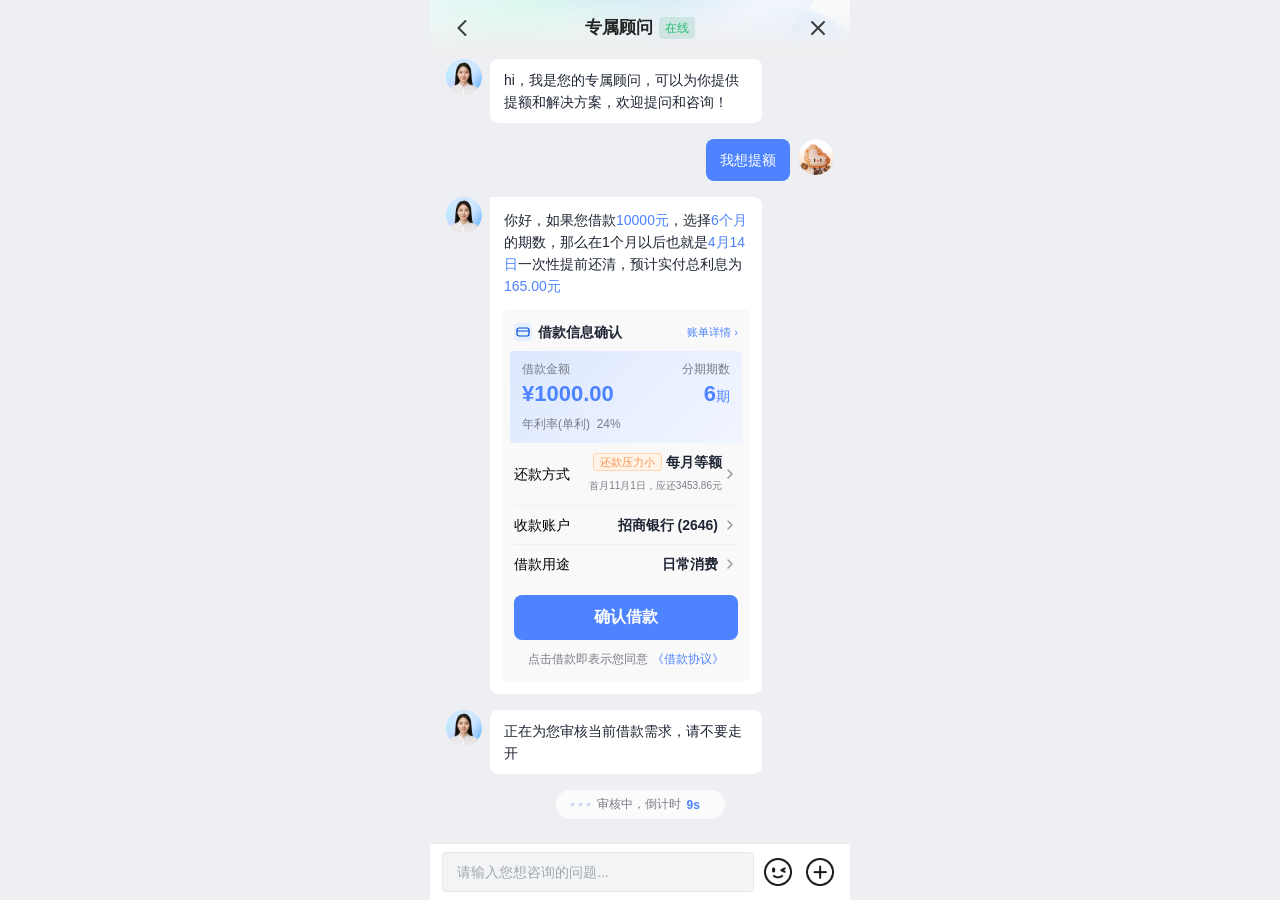
==== commit 0841ae14: "更新" ====
--- a/im/index.html
+++ b/im/index.html
@@ -4,620 +4,14 @@
   <meta charset="UTF-8">
   <meta name="viewport" content="width=device-width, initial-scale=1.0, maximum-scale=1.0, user-scalable=no, viewport-fit=cover">
   <title>专属顾问 - 提额</title>
-  <style>
-    /* ========== vars.css Tokens ========== */
-    :root {
-      /* Radius */
-      --radius-xlarge: 12px;
-      --radius-large: 8px;
-      --radius-default: 4px;
-      --radius-small: 2px;
-
-      /* Typography */
-      --typography-head-18-head-font-family: PingFangSc-Medium, sans-serif;
-      --typography-head-18-head-font-size: 18px;
-      --typography-head-18-head-line-height: 20px;
-      --typography-head-18-head-font-weight: 500;
-      --typography-head-16-sub-font-family: PingFangSc-Medium, sans-serif;
-      --typography-head-16-sub-font-size: 16px;
-      --typography-head-16-sub-line-height: 18px;
-      --typography-head-16-sub-font-weight: 500;
-      --typography-body-10-min-font-family: PingFangSc-Regular, sans-serif;
-      --typography-body-10-min-font-size: 10px;
-      --typography-body-10-min-line-height: 11px;
-      --typography-body-10-min-font-weight: 400;
-      --typography-body-10-strong-font-family: PingFangSc-Medium, sans-serif;
-      --typography-body-10-strong-font-size: 10px;
-      --typography-body-10-strong-line-height: 11px;
-      --typography-body-10-strong-font-weight: 500;
-      --typography-body-12-base-font-family: PingFangSc-Regular, sans-serif;
-      --typography-body-12-base-font-size: 12px;
-      --typography-body-12-base-line-height: 14px;
-      --typography-body-12-base-font-weight: 400;
-      --typography-body-12-strong-font-family: PingFangSc-Medium, sans-serif;
-      --typography-body-12-strong-font-size: 12px;
-      --typography-body-12-strong-line-height: 14px;
-      --typography-body-12-strong-font-weight: 500;
-      --typography-body-14-further-font-family: PingFangSc-Regular, sans-serif;
-      --typography-body-14-further-font-size: 14px;
-      --typography-body-14-further-line-height: 16px;
-      --typography-body-14-further-font-weight: 400;
-      --typography-body-16-increase-font-family: PingFangSc-Regular, sans-serif;
-      --typography-body-16-increase-font-size: 16px;
-      --typography-body-16-increase-line-height: 18px;
-      --typography-body-16-increase-font-weight: 400;
-      --typography-link-12-base-font-size: 12px;
-      --typography-link-14-further-font-size: 14px;
-      --typography-link-16-increase-font-size: 16px;
-      --typography-display-number-22-normal-font-family: Roboto-Medium, sans-serif;
-      --typography-display-number-22-normal-font-size: 22px;
-      --typography-display-number-22-normal-line-height: 24px;
-      --typography-display-number-22-normal-font-weight: 500;
-
-      /* Reference Colors */
-      --ref-brand-blue1: #f2f6ff;
-      --ref-brand-blue2: #e5edff;
-      --ref-brand-blue3: #ccdbff;
-      --ref-brand-blue4: #b2caff;
-      --ref-brand-blue7: #6694ff;
-      --ref-brand-blue8-base: #4d83ff;
-      --ref-brand-blue9: #3371ff;
-      --ref-functional-red8-base: #e53948;
-      --ref-functional-orange8-base: #ff9d33;
-      --ref-functional-orange1: #ffecd9;
-      --ref-functional-orange1-a70: #fff1e3;
-      --ref-functional-green8-base: #26bf71;
-      --ref-functional-green1: #cef2e0;
-      --ref-neutral-gray1: #050c1c;
-      --ref-neutral-gray2: #1e2533;
-      --ref-neutral-gray3: #81858d;
-      --ref-neutral-gray4: #9c9ea4;
-      --ref-neutral-gray5: #b4b6bc;
-      --ref-neutral-gray6: #f3f4f5;
-      --ref-neutral-gray2-a60: #787c85;
-      --ref-neutral-gray2-a40: #a4a8ac;
-      --ref-neutral-gray2-a20: #d2d3d6;
-      --ref-neutral-white1: #ffffff;
-      --ref-neutral-white2: rgba(255,255,255,0.8);
-      --ref-neutral-white3: rgba(255,255,255,0.6);
-      --ref-neutral-white4: rgba(255,255,255,0.4);
-
-      /* System Colors */
-      --sys-primary-default: var(--ref-brand-blue8-base);
-      --sys-primary-active:  var(--ref-brand-blue9);
-      --sys-success-default: var(--ref-functional-green8-base);
-      --sys-caution-default: var(--ref-functional-orange8-base);
-      --sys-error-default:   var(--ref-functional-red8-base);
-      --sys-text-black-h1:   var(--ref-neutral-gray2);
-      --sys-text-black-h2:   var(--ref-neutral-gray2-a60);
-      --sys-text-black-h3:   var(--ref-neutral-gray2-a40);
-      --sys-text-black-h4:   var(--ref-neutral-gray2-a20);
-      --sys-white:           var(--ref-neutral-white1);
-      --sys-page-background-fill: #f5f7fa;
-      --sys-wire-divider-dark: #ededee;
-    }
-
-    /* ========== 兼容映射：--td-* → vars.css tokens ========== */
-    :root {
-      /* 字体 */
-      --td-font-family:        var(--typography-body-14-further-font-family);
-      --td-font-family-medium: var(--typography-head-16-sub-font-family);
-
-      /* 字号 */
-      --td-font-size-link-small:   var(--typography-link-12-base-font-size);
-      --td-font-size-body-small:   var(--typography-body-12-base-font-size);
-      --td-font-size-body-medium:  var(--typography-body-14-further-font-size);
-      --td-font-size-body-large:   var(--typography-body-16-increase-font-size);
-      --td-font-size-title-small:  var(--typography-body-14-further-font-size);
-      --td-font-size-title-medium: var(--typography-head-16-sub-font-size);
-      --td-font-size-title-large:  var(--typography-head-18-head-font-size);
-
-      /* 行高（新 token 体系行高较紧凑，保留合理值） */
-      --td-line-height-body-small:   20px;
-      --td-line-height-body-medium:  22px;
-      --td-line-height-body-large:   24px;
-      --td-line-height-title-medium: 24px;
-
-      /* 品牌色 → 新 token */
-      --td-brand-color-1: var(--ref-brand-blue1);
-      --td-brand-color-2: var(--ref-brand-blue2);
-      --td-brand-color-5: var(--ref-brand-blue7);
-      --td-brand-color-6: var(--ref-brand-blue8-base);
-      --td-brand-color-7: var(--sys-primary-default);
-      --td-brand-color-8: var(--sys-primary-active);
-
-      /* 功能色 */
-      --td-success-color-5: var(--sys-success-default);
-      --td-warning-color-4: var(--sys-caution-default);
-      --td-error-color-6:   var(--sys-error-default);
-
-      /* 灰色 */
-      --td-gray-color-1: var(--ref-neutral-gray6);
-      --td-gray-color-2: #eeeeee;
-      --td-gray-color-3: #e8e8e8;
-      --td-gray-color-4: var(--ref-neutral-gray2-a20);
-
-      /* 文字色 */
-      --td-font-gray-1: var(--sys-text-black-h1);
-      --td-font-gray-2: var(--sys-text-black-h2);
-      --td-font-gray-3: var(--sys-text-black-h3);
-      --td-text-color-primary:     var(--td-font-gray-1);
-      --td-text-color-secondary:   var(--td-font-gray-2);
-      --td-text-color-placeholder: var(--td-font-gray-3);
-      --td-text-color-link:        var(--td-brand-color-8);
-
-      /* 背景色 */
-      --td-bg-color-container:          var(--sys-white);
-      --td-bg-color-secondarycontainer: var(--ref-neutral-gray6);
-
-      /* 间距（无直接 token，保留原值） */
-      --td-size-1: 2px;  --td-size-2: 4px;   --td-size-3: 6px;
-      --td-size-4: 8px;  --td-size-5: 12px;  --td-size-6: 16px;
-      --td-size-7: 20px; --td-size-8: 24px;  --td-size-10: 32px;
-      --td-comp-paddingLR-l: var(--td-size-6);
-
-      /* 圆角 → 新 token */
-      --td-radius-small:      var(--radius-small);
-      --td-radius-default:    var(--radius-default);
-      --td-radius-medium:     var(--radius-default);
-      --td-radius-large:      var(--radius-large);
-      --td-radius-extraLarge: var(--radius-xlarge);
-      --td-radius-round:      999px;
-      --td-radius-circle:     50%;
-    }
-
-    /* ========== Reset ========== */
-    * { margin: 0; padding: 0; box-sizing: border-box; -webkit-tap-highlight-color: transparent; }
-
-    html, body {
-      height: 100%;
-      font-family: var(--td-font-family);
-      color: var(--td-text-color-primary);
-      background: #EEEFF2;
-      -webkit-font-smoothing: antialiased;
-      overflow: hidden;
-    }
-
-    .im-page {
-      max-width: 420px;
-      margin: 0 auto;
-      height: 100%;
-      height: 100dvh;
-      display: flex;
-      flex-direction: column;
-      background: #EEEFF2;
-      overflow: hidden;
-      position: relative;
-    }
-
-    /* ========== Top Bar (no background — image instead) ========== */
-    .top-bar {
-      display: flex;
-      align-items: center;
-      justify-content: space-between;
-      padding: 12px 16px;
-      height: 56px;
-      flex-shrink: 0;
-      position: relative;
-      z-index: 10;
-      /* Background image, no solid color */
-      background: url('bg-nav.png') center bottom / cover no-repeat;
-    }
-
-    .top-bar__back,
-    .top-bar__close {
-      width: 32px; height: 32px;
-      display: flex; align-items: center; justify-content: center;
-      cursor: pointer; border: none; background: none;
-      color: rgba(0,0,0,0.75); flex-shrink: 0;
-      border-radius: 50%;
-      transition: background 0.15s;
-    }
-    .top-bar__back:active,
-    .top-bar__close:active { background: rgba(0,0,0,0.06); }
-
-    .top-bar__center {
-      display: flex; align-items: center; gap: 6px;
-      position: absolute; left: 50%; transform: translateX(-50%);
-    }
-
-    .top-bar__title {
-      font-size: 17px; font-weight: 600;
-      line-height: var(--td-line-height-title-medium);
-      font-family: var(--td-font-family-medium);
-      color: rgba(0,0,0,0.85);
-    }
-
-    .top-bar__status {
-      display: inline-flex; align-items: center;
-      padding: 1px 6px;
-      background: rgba(43,164,113,0.15);
-      color: var(--td-success-color-5);
-      font-size: 12px; line-height: 20px;
-      border-radius: var(--td-radius-default);
-      font-weight: 500;
-    }
-
-    /* ========== Chat Area ========== */
-    .chat-area {
-      flex: 1;
-      overflow-y: auto;
-      padding: 12px 16px 12px;
-      -webkit-overflow-scrolling: touch;
-      transition: padding-bottom 0.25s;
-    }
-    .chat-area::-webkit-scrollbar { width: 0; }
-
-    /* ========== Message Row ========== */
-    .msg-row {
-      display: flex;
-      align-items: flex-start;
-      margin-bottom: 16px;
-      gap: 8px;
-    }
-    .msg-row--advisor { flex-direction: row; }
-    .msg-row--user    { flex-direction: row-reverse; }
-
-    .msg-content {
-      flex: 1; min-width: 0;
-      display: flex;
-    }
-    .msg-row--advisor .msg-content { justify-content: flex-start; }
-    .msg-row--user    .msg-content { justify-content: flex-end; }
-
-    /* ========== Avatar ========== */
-    .msg-avatar {
-      width: 36px; height: 36px;
-      border-radius: 50%; flex-shrink: 0; overflow: hidden;
-      background: #dce8ff;
-    }
-    .msg-avatar--user { background: #cce0ff; }
-    .msg-avatar img { width: 100%; height: 100%; object-fit: cover; display: block; }
-
-    /* ========== Bubble (单行自适应，超272px换行) ========== */
-    .msg-bubble {
-      /* 单行：宽度随内容收缩；超 272px：自动换行 */
-      display: inline-block;
-      width: fit-content;
-      max-width: 272px;
-      padding: 10px 14px;
-      font-size: var(--td-font-size-body-medium);
-      line-height: var(--td-line-height-body-medium);
-      /* 正常空白折叠 + 允许在单词边界换行 */
-      white-space: normal;
-      word-break: break-word;
-      overflow-wrap: break-word;
-    }
-    .msg-bubble--advisor {
-      background: var(--td-bg-color-container);
-      border-radius: 8px;
-      color: var(--td-text-color-primary);
-    }
-    .msg-bubble--user {
-      background: var(--td-brand-color-7);
-      border-radius: 8px;
-      color: #fff;
-    }
-
-    /* ========== Card Bubble ========== */
-    .msg-bubble--card {
-      width: 272px; padding: 0; overflow: hidden;
-      background: var(--td-bg-color-container);
-      border-radius: 0 8px 8px 8px;
-    }
-    .card-context {
-      padding: 12px 14px 6px;
-      font-size: var(--td-font-size-body-medium);
-      line-height: 22px;
-      color: var(--td-text-color-primary);
-    }
-    .card-context .highlight { color: var(--td-brand-color-7); font-weight: 500; }
-
-    .loan-card {
-      margin: 6px 12px 12px;
-      background: #f9f9f9;
-      border-radius: var(--td-radius-large);
-      overflow: hidden;
-    }
-    .loan-card__header {
-      display: flex; align-items: center; gap: 6px;
-      padding: 12px 12px 8px;
-    }
-    .loan-card__header-icon { width: 18px; height: 18px; display: flex; align-items: center; }
-    .loan-card__header-icon img { width: 18px; height: 18px; object-fit: contain; display: block; }
-    .loan-card__header-title { font-size: 14px; font-weight: 600; }
-
-    .loan-card__panel {
-      margin: 0 8px;
-      border-radius: var(--td-radius-medium);
-      background: linear-gradient(135deg,#dce8ff 0%,#eaf0ff 60%,#f0f5ff 100%);
-      padding: 8px 12px;
-    }
-    .loan-card__panel-row1 { display: flex; justify-content: space-between; align-items: flex-start; }
-    .loan-card__panel-col { display: flex; flex-direction: column; }
-    .loan-card__panel-label { font-size: 12px; color: var(--td-text-color-secondary); line-height: 20px; }
-    .loan-card__panel-amount { font-size: 22px; font-weight: 600; color: var(--td-brand-color-7); line-height: 30px; }
-    .loan-card__panel-period { font-size: 22px; font-weight: 600; color: var(--td-brand-color-7); line-height: 30px; text-align: right; }
-    .loan-card__panel-period span { font-size: 14px; font-weight: 500; }
-    .loan-card__panel-rate { font-size: 12px; color: var(--td-text-color-secondary); margin-top: 2px; }
-
-    .loan-card__rows { padding: 0 12px; }
-    .loan-card__row {
-      display: flex; justify-content: space-between; align-items: center;
-      padding: 8px 0; border-top: 1px solid #f0f0f0;
-    }
-    .loan-card__row:first-child { border-top: none; }
-    .loan-card__row-label { font-size: 14px; color: #000000; flex-shrink: 0; }
-    .loan-card__row-val {
-      display: flex; align-items: center; justify-content: flex-end; gap: 4px;
-      font-size: 14px; color: var(--td-text-color-primary); font-weight: 600;
-      text-align: right;
-    }
-    .loan-card__row-block { flex: 1; display: flex; flex-direction: column; align-items: flex-end; gap: 2px; }
-    .loan-card__row-sub { font-size: 10px; color: var(--td-text-color-secondary); text-align: right; width: 100%; }
-    /* 三角图标作为行直接子元素时垂直居中 */
-    .loan-card__row-chevron {
-      width: 16px; height: 16px;
-      display: flex; align-items: center; justify-content: center;
-      flex-shrink: 0; align-self: center;
-    }
-    .loan-card__row-chevron img { width: 16px; height: 16px; object-fit: contain; }
-
-    .tag--orange {
-      display: inline-flex; align-items: center;
-      height: 18px; padding: 0 6px;
-      background: #fff3e8; color: #fa9550;
-      font-size: 11px; border-radius: 3px; font-weight: 500;
-      border: 1px solid #ffd5b0; white-space: nowrap;
-    }
-
-    .loan-card__footer { padding: 12px; }
-    .loan-card__btn {
-      display: block; width: 100%; padding: 12px 0; border: none;
-      border-radius: var(--td-radius-large); background: var(--td-brand-color-7);
-      color: #fff; font-size: 16px; font-weight: 600; cursor: pointer; text-align: center;
-    }
-    .loan-card__btn:active { opacity: 0.85; }
-    .loan-card__disclaimer {
-      display: block; text-align: center; margin-top: 8px;
-      font-size: 12px; color: var(--td-text-color-secondary);
-    }
-    .loan-card__disclaimer a { color: var(--td-brand-color-7); text-decoration: none; }
-
-    /* ========== System message (centered) ========== */
-    .msg-row--system {
-      justify-content: center;
-      margin-bottom: 12px;
-    }
-    .msg-system {
-      display: flex; align-items: center; gap: 6px;
-      padding: 6px 14px;
-      background: rgba(255,255,255,0.75);
-      border-radius: 20px;
-      font-size: 12px; color: var(--td-text-color-secondary);
-    }
-
-    /* ========== Countdown dots ========== */
-    .review-dots { display: flex; align-items: center; gap: 3px; }
-    .review-dot {
-      width: 5px; height: 5px; border-radius: 50%;
-      background: var(--td-brand-color-7);
-      animation: dotBounce 1.4s ease-in-out infinite both;
-    }
-    .review-dot:nth-child(1) { animation-delay: 0s; }
-    .review-dot:nth-child(2) { animation-delay: 0.2s; }
-    .review-dot:nth-child(3) { animation-delay: 0.4s; }
-    @keyframes dotBounce {
-      0%,80%,100% { opacity: 0.25; transform: scale(0.75); }
-      40%          { opacity: 1;    transform: scale(1); }
-    }
-    .review-countdown { color: var(--td-brand-color-7); font-weight: 700; min-width: 24px; }
-
-    /* ========== Typing indicator ========== */
-    .typing-bubble {
-      background: var(--td-bg-color-container);
-      border-radius: 3px 12px 12px 12px;
-      padding: 10px 16px;
-      display: flex; gap: 4px; align-items: center;
-    }
-    .typing-dot {
-      width: 6px; height: 6px; border-radius: 50%;
-      background: #b0b8c1;
-      animation: dotBounce 1.2s ease-in-out infinite both;
-    }
-    .typing-dot:nth-child(2) { animation-delay: 0.2s; }
-    .typing-dot:nth-child(3) { animation-delay: 0.4s; }
-
-    /* ========== Bottom Bar ========== */
-    .bottom-bar {
-      flex-shrink: 0;
-      background: var(--td-bg-color-container);
-      border-top: 1px solid var(--td-gray-color-3);
-      padding: 8px 12px;
-      padding-bottom: calc(8px + env(safe-area-inset-bottom, 0px));
-      display: flex;
-      align-items: center;
-      gap: 6px;
-      position: relative;
-      z-index: 20;
-    }
-
-    /* Fake input display */
-    .bottom-bar__fake-input {
-      flex: 1; height: 40px;
-      padding: 0 14px;
-      border: 1px solid var(--td-gray-color-3);
-      border-radius: 4px;
-      font-size: 15px;
-      color: var(--td-text-color-primary);
-      background: var(--td-bg-color-secondarycontainer);
-      display: flex; align-items: center;
-      cursor: text;
-      overflow: hidden;
-      white-space: nowrap;
-      position: relative;
-      transition: border-color 0.2s;
-    }
-    .bottom-bar__fake-input.focused {
-      border-color: var(--td-brand-color-7);
-      background: #fff;
-    }
-    .bottom-bar__fake-input .fi-text {
-      flex: 1; overflow: hidden; white-space: nowrap;
-      font-family: var(--td-font-family);
-    }
-    .bottom-bar__fake-input .fi-placeholder { color: var(--td-text-color-placeholder); font-size: 14px; }
-    .bottom-bar__fake-input .fi-cursor {
-      display: none; width: 1.5px; height: 18px;
-      background: var(--td-brand-color-7);
-      animation: blink 1s step-end infinite;
-      flex-shrink: 0; margin-left: 1px;
-    }
-    .bottom-bar__fake-input.focused .fi-cursor { display: block; }
-    @keyframes blink { 0%,100%{opacity:1} 50%{opacity:0} }
-
-    .bottom-bar__btn {
-      width: 36px; height: 36px;
-      display: flex; align-items: center; justify-content: center;
-      cursor: pointer; border: none; background: none;
-      color: var(--td-text-color-secondary); flex-shrink: 0;
-      border-radius: 50%; transition: background 0.15s;
-    }
-    .bottom-bar__btn:active { background: var(--td-gray-color-1); }
-    .bottom-bar__btn svg { width: 24px; height: 24px; }
-
-    .bottom-bar__send {
-      width: 40px; height: 40px;
-      display: flex; align-items: center; justify-content: center;
-      border: none; border-radius: 50%;
-      background: var(--td-brand-color-7); color: #fff;
-      cursor: pointer; flex-shrink: 0; transition: opacity 0.2s;
-    }
-    .bottom-bar__send:active { opacity: 0.8; }
-    .bottom-bar__send svg { width: 20px; height: 20px; }
-
-    /* ========== Emoji Panel ========== */
-    .emoji-panel {
-      flex-shrink: 0;
-      background: #f7f8fa;
-      border-top: 1px solid var(--td-gray-color-3);
-      padding: 12px 10px;
-      padding-bottom: calc(12px + env(safe-area-inset-bottom, 0px));
-      display: none;
-      z-index: 19;
-    }
-    .emoji-panel.open { display: block; }
-    .emoji-grid {
-      display: grid;
-      grid-template-columns: repeat(8, 1fr);
-      gap: 4px;
-    }
-    .emoji-item {
-      aspect-ratio: 1;
-      display: flex; align-items: center; justify-content: center;
-      font-size: 22px;
-      cursor: pointer; border-radius: 8px;
-      border: none; background: none;
-      transition: background 0.1s;
-    }
-    .emoji-item:active { background: rgba(0,0,0,0.08); }
-    .emoji-delete {
-      display: flex; align-items: center; justify-content: center;
-      aspect-ratio: 1; cursor: pointer;
-      border: none; background: none; border-radius: 8px;
-      color: #666; font-size: 18px;
-    }
-    .emoji-delete:active { background: rgba(0,0,0,0.08); }
-
-    /* ========== Custom 24-key Keyboard ========== */
-    .custom-keyboard {
-      flex-shrink: 0;
-      background: #d1d5db;
-      border-top: 1px solid #b0b8c1;
-      padding: 8px 4px;
-      padding-bottom: calc(8px + env(safe-area-inset-bottom, 0px));
-      display: none;
-      z-index: 19;
-      user-select: none;
-    }
-    .custom-keyboard.open { display: block; }
-
-    .kb-row {
-      display: flex;
-      justify-content: center;
-      gap: 5px;
-      margin-bottom: 5px;
-    }
-    .kb-row:last-child { margin-bottom: 0; }
-
-    .kb-key {
-      height: 42px;
-      min-width: 30px;
-      flex: 1;
-      max-width: 36px;
-      border: none;
-      border-radius: 5px;
-      background: #fff;
-      color: #1a1a1a;
-      font-size: 16px;
-      font-weight: 400;
-      font-family: var(--td-font-family);
-      display: flex; align-items: center; justify-content: center;
-      cursor: pointer;
-      box-shadow: none;
-      transition: background 0.08s;
-      -webkit-tap-highlight-color: transparent;
-    }
-    .kb-key:active { background: #acb4be; }
-
-    .kb-key--func {
-      background: #adb5bd;
-      color: #1a1a1a;
-      font-size: 14px;
-      max-width: 46px;
-    }
-    .kb-key--func:active { background: #8d9199; }
-
-    .kb-key--space {
-      flex: 3; max-width: none;
-      font-size: 15px;
-      color: #444;
-    }
-    .kb-key--send {
-      flex: 1.5; max-width: none;
-      background: var(--td-brand-color-7);
-      color: #fff; font-size: 14px; font-weight: 600;
-      max-width: 60px;
-    }
-    .kb-key--send:active { background: #003cab; }
-    .kb-key--num {
-      background: #adb5bd; font-size: 13px; max-width: 40px;
-    }
-    .kb-key--num:active { background: #8d9199; }
-
-    /* 图片消息气泡 */
-    .msg-bubble--image {
-      padding: 0;
-      overflow: hidden;
-      background: transparent;
-      border-radius: 0 8px 8px 8px;
-      max-width: 200px;
-      width: fit-content;
-    }
-    .msg-bubble--image img {
-      display: block;
-      width: 100%;
-      max-width: 200px;
-      border-radius: inherit;
-      object-fit: cover;
-    }
-  </style>
+  <link rel="stylesheet" href="./styles/tokens.css">
+  <link rel="stylesheet" href="./styles/main.css">
 </head>
 <body>
 
 <div class="im-page" id="imPage">
 
-  <!-- ① Top Bar: background image, no solid color -->
+  <!-- Top Bar -->
   <header class="top-bar">
     <button class="top-bar__back" onclick="history.back()">
       <svg width="24" height="24" viewBox="0 0 24 24" fill="none">
@@ -641,7 +35,7 @@
     <!-- 顾问欢迎语 -->
     <div class="msg-row msg-row--advisor">
       <div class="msg-avatar msg-avatar--advisor">
-        <img src="avatar-advisor.png" alt="顾问">
+        <img src="./assets/images/avatar-advisor.png" alt="顾问">
       </div>
       <div class="msg-content">
         <div class="msg-bubble msg-bubble--advisor">
@@ -653,7 +47,7 @@
     <!-- 用户消息 -->
     <div class="msg-row msg-row--user">
       <div class="msg-avatar msg-avatar--user">
-        <img src="avatar-user.png" alt="用户">
+        <img src="./assets/images/avatar-user.png" alt="用户">
       </div>
       <div class="msg-content">
         <div class="msg-bubble msg-bubble--user">我想提额</div>
@@ -663,7 +57,7 @@
     <!-- 顾问回复：借款信息卡片 -->
     <div class="msg-row msg-row--advisor">
       <div class="msg-avatar msg-avatar--advisor">
-        <img src="avatar-advisor.png" alt="顾问">
+        <img src="./assets/images/avatar-advisor.png" alt="顾问">
       </div>
       <div class="msg-content">
         <div class="msg-bubble msg-bubble--card">
@@ -671,7 +65,7 @@
             你好，如果您借款<span class="highlight">10000元</span>，选择<span class="highlight">6个月</span>的期数，那么在1个月以后也就是<span class="highlight">4月14日</span>一次性提前还清，预计实付总利息为<span class="highlight">165.00元</span>
           </div>
           <div class="loan-card">
-            <div class="loan-card__header">
+            <div class="loan-card__header" id="openBillModal" style="cursor:pointer;user-select:none;">
               <span class="loan-card__header-icon">
                 <svg width="18" height="18" viewBox="0 0 18 18" fill="none">
                   <rect width="18" height="18" rx="4" fill="#e8f0ff"/>
@@ -680,6 +74,7 @@
                 </svg>
               </span>
               <span class="loan-card__header-title">借款信息确认</span>
+              <span style="margin-left:auto;font-size:11px;color:var(--td-brand-color-7);font-weight:500;">账单详情 ›</span>
             </div>
             <div class="loan-card__panel">
               <div class="loan-card__panel-row1">
@@ -695,7 +90,7 @@
               <div class="loan-card__panel-rate">年利率(单利) &nbsp;24%</div>
             </div>
             <div class="loan-card__rows">
-              <div class="loan-card__row">
+              <div class="loan-card__row" id="rowRepayment" style="cursor:pointer">
                 <span class="loan-card__row-label">还款方式</span>
                 <div class="loan-card__row-block">
                   <div class="loan-card__row-val">
@@ -708,10 +103,10 @@
                   <svg width="16" height="16" viewBox="0 0 16 16" fill="none"><path d="M6 4l4 4-4 4" stroke="#999" stroke-width="1.5" stroke-linecap="round" stroke-linejoin="round"/></svg>
                 </span>
               </div>
-              <div class="loan-card__row">
+              <div class="loan-card__row" id="rowBank" style="cursor:pointer">
                 <span class="loan-card__row-label">收款账户</span>
                 <div class="loan-card__row-val">
-                  <strong>招商银行 (2646)</strong>
+                  <strong id="selectedBankLabel">招商银行 (2646)</strong>
                   <span class="loan-card__row-chevron">
                     <svg width="16" height="16" viewBox="0 0 16 16" fill="none"><path d="M6 4l4 4-4 4" stroke="#999" stroke-width="1.5" stroke-linecap="round" stroke-linejoin="round"/></svg>
                   </span>
@@ -728,7 +123,7 @@
               </div>
             </div>
             <div class="loan-card__footer">
-              <button class="loan-card__btn">确认借款</button>
+              <button class="loan-card__btn" id="confirmLoanBtn">确认借款</button>
               <span class="loan-card__disclaimer">点击借款即表示您同意 <a href="javascript:void(0)">《借款协议》</a></span>
             </div>
           </div>
@@ -739,14 +134,14 @@
     <!-- 顾问：审核提示 -->
     <div class="msg-row msg-row--advisor">
       <div class="msg-avatar msg-avatar--advisor">
-        <img src="avatar-advisor.png" alt="顾问">
+        <img src="./assets/images/avatar-advisor.png" alt="顾问">
       </div>
       <div class="msg-content">
         <div class="msg-bubble msg-bubble--advisor">正在为您审核当前借款需求，请不要走开</div>
       </div>
     </div>
 
-    <!-- ② 审核中倒计时：居中系统消息 -->
+    <!-- 审核中倒计时（居中系统消息） -->
     <div class="msg-row msg-row--system">
       <div class="msg-system">
         <div class="review-dots">
@@ -763,416 +158,317 @@
 
   <!-- Bottom Input Bar -->
   <div class="bottom-bar" id="bottomBar">
-    <!-- ⑤ Fake input (triggers custom keyboard) -->
     <div class="bottom-bar__fake-input" id="fakeInput" tabindex="0">
       <span class="fi-text" id="fiText">
         <span class="fi-placeholder" id="fiPlaceholder">请输入您想咨询的问题...</span>
       </span>
       <span class="fi-cursor"></span>
     </div>
-
-    <!-- ④ Emoji toggle：使用上传图标 -->
     <button class="bottom-bar__btn" id="emojiBtn" aria-label="表情">
-      <img src="icon-emoji.png" width="28" height="28" style="display:block;object-fit:contain;" alt="表情">
+      <img src="./assets/icons/icon-emoji.png" width="28" height="28" style="display:block;object-fit:contain;" alt="表情">
     </button>
-
-    <!-- 发送图片按钮：使用上传图标，触发隐藏 file input -->
     <button class="bottom-bar__btn" id="imgPickerBtn" aria-label="发送图片">
-      <img src="icon-add.png" width="28" height="28" style="display:block;object-fit:contain;" alt="图片">
+      <img src="./assets/icons/icon-add.png" width="28" height="28" style="display:block;object-fit:contain;" alt="图片">
     </button>
     <input type="file" id="imgFileInput" accept="image/*" style="display:none;">
   </div>
 
-  <!-- ④ Emoji Panel -->
+  <!-- Emoji Panel -->
   <div class="emoji-panel" id="emojiPanel">
     <div class="emoji-grid" id="emojiGrid"></div>
   </div>
 
-  <!-- ⑤ Custom 24-key Keyboard -->
+  <!-- Custom 24-key Keyboard -->
   <div class="custom-keyboard" id="customKeyboard"></div>
 
 </div><!-- /im-page -->
 
-<script>
-/* ============================================================
-   State
-   ============================================================ */
-const chatArea      = document.getElementById('chatArea');
-const fakeInput     = document.getElementById('fakeInput');
-const fiText        = document.getElementById('fiText');
-const fiPlaceholder = document.getElementById('fiPlaceholder');
-const emojiBtn      = document.getElementById('emojiBtn');
-const emojiPanel    = document.getElementById('emojiPanel');
-const customKb      = document.getElementById('customKeyboard');
-const countdownEl   = document.getElementById('countdownVal');
-const imgPickerBtn  = document.getElementById('imgPickerBtn');
-const imgFileInput  = document.getElementById('imgFileInput');
-
-let inputValue  = '';
-let kbShift     = false;
-let kbNumMode   = false;
-let emojiOpen   = false;
-let kbOpen      = false;
-
-/* ============================================================
-   Helpers
-   ============================================================ */
-function scrollToBottom() {
-  chatArea.scrollTop = chatArea.scrollHeight;
-}
-
-function updateFakeInput() {
-  if (inputValue === '') {
-    fiText.innerHTML = '<span class="fi-placeholder">请输入您想咨询的问题...</span>';
-  } else {
-    fiText.textContent = inputValue;
-  }
-}
-
-/* ============================================================
-   ② Countdown (10 → 0, loop)
-   ============================================================ */
-let countdownSec = 10;
-setInterval(() => {
-  if (countdownSec <= 0) countdownSec = 10;
-  countdownSec--;
-  countdownEl.textContent = countdownSec + 's';
-}, 1000);
-
-/* ============================================================
-   ③ Auto Advisor Reply
-   ============================================================ */
-const advisorSVG = `<img src="avatar-advisor.png" alt="顾问" style="width:100%;height:100%;object-fit:cover;display:block;">`;
-const userSVG    = `<img src="avatar-user.png"    alt="用户"  style="width:100%;height:100%;object-fit:cover;display:block;">`;
-
-const autoReplies = [
-  '好的，我来为您查询相关额度信息，请稍候～',
-  '您的账户当前满足提额条件，可申请最高 ¥50,000 额度。',
-  '提额申请已受理，审核结果将在 1-3 个工作日内通知您。',
-  '请问您还有其他问题需要咨询吗？我很乐意继续为您服务。',
-  '好的，已为您记录本次需求，如需进一步了解，欢迎随时提问！',
-  '根据您的信用记录，建议您选择 12 期分期，还款压力更小哦～',
-  '感谢您的耐心等待，您的申请正在加速处理中，请放心！',
-];
-let replyIndex = 0;
-
-function getAdvisorReply(userText) {
-  if (userText.includes('提额') || userText.includes('额度')) {
-    return '好的，我来为您查询相关额度信息，请稍候～';
-  }
-  if (userText.includes('利率') || userText.includes('利息')) {
-    return '您当前产品的年利率为 24%（单利），具体利息以实际借款计算为准。';
-  }
-  if (userText.includes('还款')) {
-    return '支持每月等额还款和提前结清两种方式，提前还清可节省剩余利息。';
-  }
-  if (userText.includes('审核') || userText.includes('进度')) {
-    return '您的申请正在审核中，预计 24 小时内完成，结果将以短信形式通知您。';
-  }
-  const reply = autoReplies[replyIndex % autoReplies.length];
-  replyIndex++;
-  return reply;
-}
-
-function appendMessage(text, isUser) {
-  const row = document.createElement('div');
-  row.className = 'msg-row ' + (isUser ? 'msg-row--user' : 'msg-row--advisor');
-
-  const avatar = document.createElement('div');
-  avatar.className = 'msg-avatar ' + (isUser ? 'msg-avatar--user' : 'msg-avatar--advisor');
-  avatar.innerHTML = isUser ? userSVG : advisorSVG;
-
-  const content = document.createElement('div');
-  content.className = 'msg-content';
-
-  const bubble = document.createElement('div');
-  bubble.className = 'msg-bubble ' + (isUser ? 'msg-bubble--user' : 'msg-bubble--advisor');
-  bubble.textContent = text;
-
-  content.appendChild(bubble);
-  row.appendChild(avatar);
-  row.appendChild(content);
-  chatArea.appendChild(row);
-  scrollToBottom();
-  return row;
-}
-
-function showTypingThenReply(userText) {
-  // Show typing indicator
-  const typingRow = document.createElement('div');
-  typingRow.className = 'msg-row msg-row--advisor';
-
-  const avatar = document.createElement('div');
-  avatar.className = 'msg-avatar msg-avatar--advisor';
-  avatar.innerHTML = advisorSVG;
-
-  const content = document.createElement('div');
-  content.className = 'msg-content';
-
-  const typing = document.createElement('div');
-  typing.className = 'typing-bubble';
-  typing.innerHTML = '<span class="typing-dot"></span><span class="typing-dot"></span><span class="typing-dot"></span>';
-
-  content.appendChild(typing);
-  typingRow.appendChild(avatar);
-  typingRow.appendChild(content);
-  chatArea.appendChild(typingRow);
-  scrollToBottom();
-
-  setTimeout(() => {
-    chatArea.removeChild(typingRow);
-    appendMessage(getAdvisorReply(userText), false);
-  }, 1000 + Math.random() * 600);
-}
-
-function sendMessage() {
-  const text = inputValue.trim();
-  if (!text) return;
-  appendMessage(text, true);
-  inputValue = '';
-  updateFakeInput();
-  showTypingThenReply(text);
-}
-
-/* ---- 图片发送 ---- */
-imgPickerBtn.addEventListener('click', () => {
-  closeAll();
-  imgFileInput.click();
-});
-
-imgFileInput.addEventListener('change', () => {
-  const file = imgFileInput.files[0];
-  if (!file) return;
-  const reader = new FileReader();
-  reader.onload = (e) => {
-    appendImageMessage(e.target.result, true);
-    showTypingThenReply('[图片]');
-  };
-  reader.readAsDataURL(file);
-  imgFileInput.value = '';
-});
-
-function appendImageMessage(src, isUser) {
-  const row = document.createElement('div');
-  row.className = 'msg-row ' + (isUser ? 'msg-row--user' : 'msg-row--advisor');
-
-  const avatar = document.createElement('div');
-  avatar.className = 'msg-avatar ' + (isUser ? 'msg-avatar--user' : 'msg-avatar--advisor');
-  avatar.innerHTML = isUser ? userSVG : advisorSVG;
-
-  const content = document.createElement('div');
-  content.className = 'msg-content';
-
-  const bubble = document.createElement('div');
-  bubble.className = 'msg-bubble msg-bubble--image';
-
-  const img = document.createElement('img');
-  img.src = src;
-  img.alt = '图片';
-  bubble.appendChild(img);
-  content.appendChild(bubble);
-  row.appendChild(avatar);
-  row.appendChild(content);
-  chatArea.appendChild(row);
-  scrollToBottom();
-}
-
-/* ============================================================
-   Panel state management
-   ============================================================ */
-function closeAll() {
-  emojiOpen = false;
-  kbOpen    = false;
-  emojiPanel.classList.remove('open');
-  customKb.classList.remove('open');
-  fakeInput.classList.remove('focused');
-}
-
-function openKeyboard() {
-  emojiOpen = false;
-  kbOpen    = true;
-  emojiPanel.classList.remove('open');
-  customKb.classList.add('open');
-  fakeInput.classList.add('focused');
-  scrollToBottom();
-}
-
-function openEmoji() {
-  kbOpen    = false;
-  emojiOpen = true;
-  customKb.classList.remove('open');
-  emojiPanel.classList.add('open');
-  fakeInput.classList.remove('focused');
-  scrollToBottom();
-}
-
-/* ============================================================
-   ④ Emoji Panel
-   ============================================================ */
-const EMOJIS = [
-  '😀','😂','🥰','😍','🤩','😎','🥺','😭',
-  '😤','🤔','🙄','😏','😴','🤗','🥳','😇',
-  '👍','👏','🙏','💪','🤝','✌️','👋','❤️',
-  '🔥','⭐','🎉','🎁','💰','💡','📱','🏆',
-  '🐶','🐱','🐼','🌸','🌈','🍎','☕','🚀',
-];
-
-(function buildEmojiGrid() {
-  const grid = document.getElementById('emojiGrid');
-  EMOJIS.forEach(em => {
-    const btn = document.createElement('button');
-    btn.className = 'emoji-item';
-    btn.textContent = em;
-    btn.addEventListener('click', () => {
-      inputValue += em;
-      updateFakeInput();
-    });
-    grid.appendChild(btn);
-  });
-  // Delete button
-  const del = document.createElement('button');
-  del.className = 'emoji-delete';
-  del.innerHTML = '⌫';
-  del.addEventListener('click', () => {
-    // handle emoji (multi-codepoint) deletion
-    inputValue = [...inputValue].slice(0, -1).join('');
-    updateFakeInput();
-  });
-  grid.appendChild(del);
-})();
-
-emojiBtn.addEventListener('click', (e) => {
-  e.stopPropagation();
-  if (emojiOpen) {
-    closeAll();
-  } else {
-    openEmoji();
-  }
-});
-
-/* ============================================================
-   ⑤ Custom 24-key Keyboard
-   ============================================================ */
-const KB_LETTERS = [
-  ['q','w','e','r','t','y','u','i','o','p'],
-  ['a','s','d','f','g','h','j','k','l'],
-  ['SHIFT','z','x','c','v','b','n','m','⌫'],
-  ['123','space','发送'],
-];
-const KB_NUMBERS = [
-  ['1','2','3','4','5','6','7','8','9','0'],
-  ['-','/','：','；','（','）','¥','@','"','。'],
-  ['ABC','…','、','？','！','.','，','⌫'],
-  ['#+=','space','发送'],
-];
-
-function buildKeyboard(layout) {
-  customKb.innerHTML = '';
-  layout.forEach((rowKeys, ri) => {
-    const row = document.createElement('div');
-    row.className = 'kb-row';
-
-    rowKeys.forEach(k => {
-      const btn = document.createElement('button');
-      btn.className = 'kb-key';
-
-      if (k === 'SHIFT' || k === 'ABC') {
-        btn.className += ' kb-key--func';
-        btn.innerHTML = k === 'SHIFT'
-          ? `<svg width="18" height="18" viewBox="0 0 24 24" fill="none"><path d="M12 4L3 13h6v7h6v-7h6L12 4z" stroke="currentColor" stroke-width="2" stroke-linejoin="round"/></svg>`
-          : 'ABC';
-        btn.addEventListener('click', () => {
-          if (k === 'SHIFT') {
-            kbShift = !kbShift;
-            buildKeyboard(kbNumMode ? KB_NUMBERS : KB_LETTERS);
-          } else {
-            kbNumMode = false;
-            buildKeyboard(KB_LETTERS);
-          }
-        });
-      } else if (k === '⌫') {
-        btn.className += ' kb-key--func';
-        btn.textContent = '⌫';
-        btn.addEventListener('click', () => {
-          inputValue = [...inputValue].slice(0, -1).join('');
-          updateFakeInput();
-        });
-        let deleteTimer;
-        btn.addEventListener('mousedown', () => {
-          deleteTimer = setInterval(() => {
-            inputValue = [...inputValue].slice(0, -1).join('');
-            updateFakeInput();
-          }, 100);
-        });
-        btn.addEventListener('mouseup', () => clearInterval(deleteTimer));
-        btn.addEventListener('mouseleave', () => clearInterval(deleteTimer));
-        btn.addEventListener('touchend', () => clearInterval(deleteTimer));
-      } else if (k === 'space') {
-        btn.className += ' kb-key--space';
-        btn.textContent = '空格';
-        btn.addEventListener('click', () => {
-          inputValue += ' ';
-          updateFakeInput();
-        });
-      } else if (k === '发送') {
-        btn.className += ' kb-key--send';
-        btn.textContent = '发送';
-        btn.addEventListener('click', sendMessage);
-      } else if (k === '123' || k === '#+=') {
-        btn.className += ' kb-key--num';
-        btn.textContent = k;
-        btn.addEventListener('click', () => {
-          kbNumMode = !kbNumMode;
-          buildKeyboard(kbNumMode ? KB_NUMBERS : KB_LETTERS);
-        });
-      } else {
-        // Regular character key
-        const char = (kbShift && !kbNumMode) ? k.toUpperCase() : k;
-        btn.textContent = char;
-        btn.addEventListener('click', () => {
-          const c = (kbShift && !kbNumMode) ? k.toUpperCase() : k;
-          inputValue += c;
-          updateFakeInput();
-          if (kbShift) {
-            kbShift = false;
-            buildKeyboard(KB_LETTERS);
-          }
-        });
-      }
-      row.appendChild(btn);
-    });
-    customKb.appendChild(row);
-  });
-}
-
-buildKeyboard(KB_LETTERS);
-
-/* ============================================================
-   Input focus: open keyboard
-   ============================================================ */
-fakeInput.addEventListener('click', (e) => {
-  e.stopPropagation();
-  if (kbOpen) return;
-  openKeyboard();
-});
-
-/* Tap outside: close all panels */
-document.addEventListener('click', (e) => {
-  if (
-    !fakeInput.contains(e.target) &&
-    !customKb.contains(e.target) &&
-    !emojiBtn.contains(e.target) &&
-    !emojiPanel.contains(e.target) &&
-    !imgPickerBtn.contains(e.target)
-  ) {
-    closeAll();
-  }
-});
-
-/* ============================================================
-   Init
-   ============================================================ */
-scrollToBottom();
-</script>
+<!-- ① 还款方式 Bottom Sheet -->
+<div class="sheet-overlay" id="repaymentSheet">
+  <div class="sheet sheet--repayment">
+    <div class="sheet__handle-wrap"><div class="sheet__handle"></div></div>
+    <div class="sheet__header">
+      <span class="sheet__title">每月等额</span>
+      <button class="sheet__close" id="repaymentSheetClose">✕</button>
+    </div>
+
+    <div class="sheet__body">
+
+      <!-- 还款总额卡片 -->
+      <div class="repay-summary">
+        <div class="repay-summary__label">还款总额(元)</div>
+        <div class="repay-summary__amount">1,236.18</div>
+        <div class="repay-summary__breakdown">
+          <span>含本金 ¥1200.00</span>
+          <span>总息费 ¥36.18</span>
+        </div>
+      </div>
+
+      <!-- 说明 -->
+      <div class="repay-disclaimer">
+        根据实际放款资方不同，可能存在不同还款方案，具体以实际放款资方规则为准，以下为固定还款日方案
+        <span class="repay-disclaimer__info">
+          <svg width="14" height="14" viewBox="0 0 14 14" fill="none">
+            <circle cx="7" cy="7" r="6" stroke="#b0b8c1" stroke-width="1.2"/>
+            <path d="M7 6v4M7 4.5v.5" stroke="#b0b8c1" stroke-width="1.2" stroke-linecap="round"/>
+          </svg>
+        </span>
+      </div>
+
+      <!-- 还款计划列表 -->
+      <div class="repay-schedule">
+
+        <div class="repay-item">
+          <div class="repay-item__timeline">
+            <div class="repay-item__dot repay-item__dot--first"></div>
+            <div class="repay-item__line"></div>
+          </div>
+          <div class="repay-item__body">
+            <div class="repay-item__header">
+              <span class="repay-item__period">首期</span>
+              <span class="repay-item__amount">¥412.06</span>
+            </div>
+            <div class="repay-item__date">12/24</div>
+            <div class="repay-item__desc">描述内容描述内容描述内容</div>
+          </div>
+        </div>
+
+        <div class="repay-item">
+          <div class="repay-item__timeline">
+            <div class="repay-item__dot"></div>
+            <div class="repay-item__line"></div>
+          </div>
+          <div class="repay-item__body">
+            <div class="repay-item__header">
+              <span class="repay-item__period">2期</span>
+              <span class="repay-item__amount">¥412.06</span>
+            </div>
+            <div class="repay-item__date">01/24</div>
+            <div class="repay-item__desc">描述内容描述内容描述内容</div>
+          </div>
+        </div>
+
+        <div class="repay-item">
+          <div class="repay-item__timeline">
+            <div class="repay-item__dot"></div>
+            <div class="repay-item__line"></div>
+          </div>
+          <div class="repay-item__body">
+            <div class="repay-item__header">
+              <span class="repay-item__period">3期</span>
+              <span class="repay-item__amount">¥412.06</span>
+            </div>
+            <div class="repay-item__date">02/24</div>
+            <div class="repay-item__desc">描述内容描述内容描述内容</div>
+          </div>
+        </div>
+
+      </div><!-- /repay-schedule -->
+
+      <!-- 年化费率 -->
+      <div class="repay-rate-bar">
+        <div class="repay-rate-badge">
+          年化费率(单利) <strong>12.35%</strong> <span class="rate-old">16.88%</span>
+        </div>
+      </div>
+
+    </div><!-- /sheet__body -->
+  </div>
+</div>
+
+<!-- ② 收款账户 Bottom Sheet -->
+<div class="sheet-overlay" id="bankSheet">
+  <div class="sheet sheet--bank">
+    <div class="sheet__handle-wrap"><div class="sheet__handle"></div></div>
+    <div class="sheet__header">
+      <span class="sheet__title">选择收款账户</span>
+      <button class="sheet__close" id="bankSheetClose">✕</button>
+    </div>
+    <div class="sheet__body">
+      <ul class="bank-card-list" id="bankCardList">
+        <li class="bank-card-item selected" data-label="招商银行 (2646)">
+          <div class="bank-card-item__icon" style="background:#e60012;">招商</div>
+          <div class="bank-card-item__info">
+            <div class="bank-card-item__name">招商银行储蓄卡</div>
+            <div class="bank-card-item__no">尾号 2646</div>
+          </div>
+          <div class="bank-card-item__check">
+            <svg width="12" height="12" viewBox="0 0 12 12" fill="none"><path d="M2 6l3 3 5-5" stroke="#fff" stroke-width="1.8" stroke-linecap="round" stroke-linejoin="round"/></svg>
+          </div>
+        </li>
+        <li class="bank-card-item" data-label="工商银行 (8813)">
+          <div class="bank-card-item__icon" style="background:#c0392b;">工商</div>
+          <div class="bank-card-item__info">
+            <div class="bank-card-item__name">工商银行储蓄卡</div>
+            <div class="bank-card-item__no">尾号 8813</div>
+          </div>
+          <div class="bank-card-item__check">
+            <svg width="12" height="12" viewBox="0 0 12 12" fill="none"><path d="M2 6l3 3 5-5" stroke="#fff" stroke-width="1.8" stroke-linecap="round" stroke-linejoin="round"/></svg>
+          </div>
+        </li>
+        <li class="bank-card-item" data-label="建设银行 (3301)">
+          <div class="bank-card-item__icon" style="background:#004b9b;">建设</div>
+          <div class="bank-card-item__info">
+            <div class="bank-card-item__name">建设银行储蓄卡</div>
+            <div class="bank-card-item__no">尾号 3301</div>
+          </div>
+          <div class="bank-card-item__check">
+            <svg width="12" height="12" viewBox="0 0 12 12" fill="none"><path d="M2 6l3 3 5-5" stroke="#fff" stroke-width="1.8" stroke-linecap="round" stroke-linejoin="round"/></svg>
+          </div>
+        </li>
+      </ul>
+      <div class="bank-card-add" id="addBankCard">
+        <div class="bank-card-add__icon">
+          <svg width="20" height="20" viewBox="0 0 20 20" fill="none">
+            <path d="M10 4v12M4 10h12" stroke="#4d83ff" stroke-width="2" stroke-linecap="round"/>
+          </svg>
+        </div>
+        <span class="bank-card-add__label">新增银行卡</span>
+      </div>
+    </div>
+    <button class="sheet__confirm-btn" id="bankConfirmBtn">确认</button>
+  </div>
+</div>
+
+<!-- ③ 账单详情 Modal -->
+<div class="modal-overlay" id="billModal">
+  <div class="modal">
+    <div class="modal__header">
+      <span class="modal__title">账单详情</span>
+      <button class="modal__close" id="billModalClose">✕</button>
+    </div>
+    <div class="modal__body">
+
+      <!-- 还款总额卡片 -->
+      <div class="bill-summary">
+        <div class="bill-summary__label">还款总额(元)</div>
+        <div class="bill-summary__amount">1,200.00<span class="bill-summary__unit"></span></div>
+        <div class="bill-summary__breakdown">
+          <span>含本金 ¥1082.02</span>
+          <span>总息费 ¥117.98</span>
+        </div>
+      </div>
+
+      <!-- 账单列表 -->
+      <div class="bill-list">
+
+        <!-- 2025年6月 -->
+        <div class="bill-month-group">
+          <div class="bill-month-header">
+            <span class="bill-month-header__title">2025年6月账单</span>
+            <span class="bill-month-header__count">共1笔</span>
+          </div>
+          <div class="bill-item" data-detail="bill-june">
+            <div class="bill-item__left">
+              <div class="bill-item__logo">乐花</div>
+              <div class="bill-item__info">
+                <div class="bill-item__name">乐花借钱 <span class="tag--overdue">已逾期</span></div>
+                <div class="bill-item__sub">到期日 2025-06-01 · 逾期16天</div>
+              </div>
+            </div>
+            <div class="bill-item__right">
+              <span class="bill-item__amount">¥300.00</span>
+              <span class="bill-item__chevron">›</span>
+            </div>
+          </div>
+          <div class="bill-item-detail" id="bill-june">
+            <div class="bill-detail-row"><span>应还本金</span><span>¥270.51</span></div>
+            <div class="bill-detail-row"><span>应还利息</span><span>¥29.49</span></div>
+            <div class="bill-detail-row bill-detail-row--overdue"><span>逾期罚息</span><span>¥12.30</span></div>
+            <div class="bill-detail-row"><span>原到期日</span><span>2025-06-01</span></div>
+          </div>
+        </div>
+
+        <!-- 2025年5月 -->
+        <div class="bill-month-group">
+          <div class="bill-month-header">
+            <span class="bill-month-header__title">2025年5月账单</span>
+            <span class="bill-month-header__count">共1笔</span>
+          </div>
+          <div class="bill-item" data-detail="bill-may">
+            <div class="bill-item__left">
+              <div class="bill-item__logo">乐花</div>
+              <div class="bill-item__info">
+                <div class="bill-item__name">乐花借钱 <span class="tag--overdue">已逾期</span></div>
+                <div class="bill-item__sub">到期日 2025-05-01 · 逾期47天</div>
+              </div>
+            </div>
+            <div class="bill-item__right">
+              <span class="bill-item__amount">¥300.00</span>
+              <span class="bill-item__chevron">›</span>
+            </div>
+          </div>
+          <div class="bill-item-detail" id="bill-may">
+            <div class="bill-detail-row"><span>应还本金</span><span>¥270.51</span></div>
+            <div class="bill-detail-row"><span>应还利息</span><span>¥29.49</span></div>
+            <div class="bill-detail-row bill-detail-row--overdue"><span>逾期罚息</span><span>¥38.10</span></div>
+            <div class="bill-detail-row"><span>原到期日</span><span>2025-05-01</span></div>
+          </div>
+        </div>
+
+        <!-- 2025年4月 -->
+        <div class="bill-month-group">
+          <div class="bill-month-header">
+            <span class="bill-month-header__title">2025年4月账单</span>
+            <span class="bill-month-header__count">共1笔</span>
+          </div>
+          <div class="bill-item" data-detail="bill-apr">
+            <div class="bill-item__left">
+              <div class="bill-item__logo">乐花</div>
+              <div class="bill-item__info">
+                <div class="bill-item__name">乐花借钱 <span class="tag--overdue">已逾期</span></div>
+                <div class="bill-item__sub">到期日 2025-04-01 · 逾期77天</div>
+              </div>
+            </div>
+            <div class="bill-item__right">
+              <span class="bill-item__amount">¥300.00</span>
+              <span class="bill-item__chevron">›</span>
+            </div>
+          </div>
+          <div class="bill-item-detail" id="bill-apr">
+            <div class="bill-detail-row"><span>应还本金</span><span>¥270.50</span></div>
+            <div class="bill-detail-row"><span>应还利息</span><span>¥29.50</span></div>
+            <div class="bill-detail-row bill-detail-row--overdue"><span>逾期罚息</span><span>¥61.60</span></div>
+            <div class="bill-detail-row"><span>原到期日</span><span>2025-04-01</span></div>
+          </div>
+        </div>
+
+        <!-- 2025年3月 -->
+        <div class="bill-month-group">
+          <div class="bill-month-header">
+            <span class="bill-month-header__title">2025年3月账单</span>
+            <span class="bill-month-header__count">共1笔</span>
+          </div>
+          <div class="bill-item" data-detail="bill-mar">
+            <div class="bill-item__left">
+              <div class="bill-item__logo">乐花</div>
+              <div class="bill-item__info">
+                <div class="bill-item__name">乐花借钱 <span class="tag--overdue">已逾期</span></div>
+                <div class="bill-item__sub">到期日 2025-03-01 · 逾期108天</div>
+              </div>
+            </div>
+            <div class="bill-item__right">
+              <span class="bill-item__amount">¥300.00</span>
+              <span class="bill-item__chevron">›</span>
+            </div>
+          </div>
+          <div class="bill-item-detail" id="bill-mar">
+            <div class="bill-detail-row"><span>应还本金</span><span>¥270.50</span></div>
+            <div class="bill-detail-row"><span>应还利息</span><span>¥29.50</span></div>
+            <div class="bill-detail-row bill-detail-row--overdue"><span>逾期罚息</span><span>¥86.40</span></div>
+            <div class="bill-detail-row"><span>原到期日</span><span>2025-03-01</span></div>
+          </div>
+        </div>
+
+      </div><!-- /bill-list -->
+    </div><!-- /modal__body -->
+
+    <div class="modal__footer">
+      <button class="modal__cta" id="billPayBtn">立即还款 ¥1,200.00</button>
+    </div>
+  </div>
+</div>
+
+<script src="./scripts/main.js"></script>
 </body>
 </html>
--- a/im/styles/tokens.css
+++ b/im/styles/tokens.css
@@ -0,0 +1,150 @@
+/* ========== vars.css Tokens ========== */
+:root {
+  /* Radius */
+  --radius-xlarge: 12px;
+  --radius-large: 8px;
+  --radius-default: 4px;
+  --radius-small: 2px;
+
+  /* Typography */
+  --typography-head-18-head-font-family: PingFangSc-Medium, sans-serif;
+  --typography-head-18-head-font-size: 18px;
+  --typography-head-18-head-line-height: 20px;
+  --typography-head-18-head-font-weight: 500;
+  --typography-head-16-sub-font-family: PingFangSc-Medium, sans-serif;
+  --typography-head-16-sub-font-size: 16px;
+  --typography-head-16-sub-line-height: 18px;
+  --typography-head-16-sub-font-weight: 500;
+  --typography-body-10-min-font-family: PingFangSc-Regular, sans-serif;
+  --typography-body-10-min-font-size: 10px;
+  --typography-body-10-min-line-height: 11px;
+  --typography-body-10-min-font-weight: 400;
+  --typography-body-10-strong-font-family: PingFangSc-Medium, sans-serif;
+  --typography-body-10-strong-font-size: 10px;
+  --typography-body-10-strong-line-height: 11px;
+  --typography-body-10-strong-font-weight: 500;
+  --typography-body-12-base-font-family: PingFangSc-Regular, sans-serif;
+  --typography-body-12-base-font-size: 12px;
+  --typography-body-12-base-line-height: 14px;
+  --typography-body-12-base-font-weight: 400;
+  --typography-body-12-strong-font-family: PingFangSc-Medium, sans-serif;
+  --typography-body-12-strong-font-size: 12px;
+  --typography-body-12-strong-line-height: 14px;
+  --typography-body-12-strong-font-weight: 500;
+  --typography-body-14-further-font-family: PingFangSc-Regular, sans-serif;
+  --typography-body-14-further-font-size: 14px;
+  --typography-body-14-further-line-height: 16px;
+  --typography-body-14-further-font-weight: 400;
+  --typography-body-16-increase-font-family: PingFangSc-Regular, sans-serif;
+  --typography-body-16-increase-font-size: 16px;
+  --typography-body-16-increase-line-height: 18px;
+  --typography-body-16-increase-font-weight: 400;
+  --typography-link-12-base-font-size: 12px;
+  --typography-link-14-further-font-size: 14px;
+  --typography-link-16-increase-font-size: 16px;
+  --typography-display-number-22-normal-font-family: Roboto-Medium, sans-serif;
+  --typography-display-number-22-normal-font-size: 22px;
+  --typography-display-number-22-normal-line-height: 24px;
+  --typography-display-number-22-normal-font-weight: 500;
+
+  /* Reference Colors */
+  --ref-brand-blue1: #f2f6ff;
+  --ref-brand-blue2: #e5edff;
+  --ref-brand-blue3: #ccdbff;
+  --ref-brand-blue4: #b2caff;
+  --ref-brand-blue7: #6694ff;
+  --ref-brand-blue8-base: #4d83ff;
+  --ref-brand-blue9: #3371ff;
+  --ref-functional-red8-base: #e53948;
+  --ref-functional-orange8-base: #ff9d33;
+  --ref-functional-orange1: #ffecd9;
+  --ref-functional-orange1-a70: #fff1e3;
+  --ref-functional-green8-base: #26bf71;
+  --ref-functional-green1: #cef2e0;
+  --ref-neutral-gray1: #050c1c;
+  --ref-neutral-gray2: #1e2533;
+  --ref-neutral-gray3: #81858d;
+  --ref-neutral-gray4: #9c9ea4;
+  --ref-neutral-gray5: #b4b6bc;
+  --ref-neutral-gray6: #f3f4f5;
+  --ref-neutral-gray2-a60: #787c85;
+  --ref-neutral-gray2-a40: #a4a8ac;
+  --ref-neutral-gray2-a20: #d2d3d6;
+  --ref-neutral-white1: #ffffff;
+  --ref-neutral-white2: rgba(255,255,255,0.8);
+  --ref-neutral-white3: rgba(255,255,255,0.6);
+  --ref-neutral-white4: rgba(255,255,255,0.4);
+
+  /* System Colors */
+  --sys-primary-default: var(--ref-brand-blue8-base);
+  --sys-primary-active:  var(--ref-brand-blue9);
+  --sys-success-default: var(--ref-functional-green8-base);
+  --sys-caution-default: var(--ref-functional-orange8-base);
+  --sys-error-default:   var(--ref-functional-red8-base);
+  --sys-text-black-h1:   var(--ref-neutral-gray2);
+  --sys-text-black-h2:   var(--ref-neutral-gray2-a60);
+  --sys-text-black-h3:   var(--ref-neutral-gray2-a40);
+  --sys-text-black-h4:   var(--ref-neutral-gray2-a20);
+  --sys-white:           var(--ref-neutral-white1);
+  --sys-page-background-fill: #f5f7fa;
+  --sys-wire-divider-dark: #ededee;
+}
+
+/* ========== 兼容映射：--td-* → vars.css tokens ========== */
+:root {
+  --td-font-family:        var(--typography-body-14-further-font-family);
+  --td-font-family-medium: var(--typography-head-16-sub-font-family);
+
+  --td-font-size-link-small:   var(--typography-link-12-base-font-size);
+  --td-font-size-body-small:   var(--typography-body-12-base-font-size);
+  --td-font-size-body-medium:  var(--typography-body-14-further-font-size);
+  --td-font-size-body-large:   var(--typography-body-16-increase-font-size);
+  --td-font-size-title-small:  var(--typography-body-14-further-font-size);
+  --td-font-size-title-medium: var(--typography-head-16-sub-font-size);
+  --td-font-size-title-large:  var(--typography-head-18-head-font-size);
+
+  --td-line-height-body-small:   20px;
+  --td-line-height-body-medium:  22px;
+  --td-line-height-body-large:   24px;
+  --td-line-height-title-medium: 24px;
+
+  --td-brand-color-1: var(--ref-brand-blue1);
+  --td-brand-color-2: var(--ref-brand-blue2);
+  --td-brand-color-5: var(--ref-brand-blue7);
+  --td-brand-color-6: var(--ref-brand-blue8-base);
+  --td-brand-color-7: var(--sys-primary-default);
+  --td-brand-color-8: var(--sys-primary-active);
+
+  --td-success-color-5: var(--sys-success-default);
+  --td-warning-color-4: var(--sys-caution-default);
+  --td-error-color-6:   var(--sys-error-default);
+
+  --td-gray-color-1: var(--ref-neutral-gray6);
+  --td-gray-color-2: #eeeeee;
+  --td-gray-color-3: #e8e8e8;
+  --td-gray-color-4: var(--ref-neutral-gray2-a20);
+
+  --td-font-gray-1: var(--sys-text-black-h1);
+  --td-font-gray-2: var(--sys-text-black-h2);
+  --td-font-gray-3: var(--sys-text-black-h3);
+  --td-text-color-primary:     var(--td-font-gray-1);
+  --td-text-color-secondary:   var(--td-font-gray-2);
+  --td-text-color-placeholder: var(--td-font-gray-3);
+  --td-text-color-link:        var(--td-brand-color-8);
+
+  --td-bg-color-container:          var(--sys-white);
+  --td-bg-color-secondarycontainer: var(--ref-neutral-gray6);
+
+  --td-size-1: 2px;  --td-size-2: 4px;   --td-size-3: 6px;
+  --td-size-4: 8px;  --td-size-5: 12px;  --td-size-6: 16px;
+  --td-size-7: 20px; --td-size-8: 24px;  --td-size-10: 32px;
+  --td-comp-paddingLR-l: var(--td-size-6);
+
+  --td-radius-small:      var(--radius-small);
+  --td-radius-default:    var(--radius-default);
+  --td-radius-medium:     var(--radius-default);
+  --td-radius-large:      var(--radius-large);
+  --td-radius-extraLarge: var(--radius-xlarge);
+  --td-radius-round:      999px;
+  --td-radius-circle:     50%;
+}
--- a/im/styles/main.css
+++ b/im/styles/main.css
@@ -0,0 +1,856 @@
+/* ========== Reset ========== */
+* { margin: 0; padding: 0; box-sizing: border-box; -webkit-tap-highlight-color: transparent; }
+
+html, body {
+  height: 100%;
+  font-family: var(--td-font-family);
+  color: var(--td-text-color-primary);
+  background: #EEEFF2;
+  -webkit-font-smoothing: antialiased;
+  overflow: hidden;
+}
+
+.im-page {
+  max-width: 420px;
+  margin: 0 auto;
+  height: 100%;
+  height: 100dvh;
+  display: flex;
+  flex-direction: column;
+  background: #EEEFF2;
+  overflow: hidden;
+  position: relative;
+}
+
+/* ========== Top Bar ========== */
+.top-bar {
+  display: flex;
+  align-items: center;
+  justify-content: space-between;
+  padding: 12px 16px;
+  height: 56px;
+  flex-shrink: 0;
+  position: relative;
+  z-index: 10;
+  background: url('../assets/images/bg-nav.png') center bottom / cover no-repeat;
+}
+
+.top-bar__back,
+.top-bar__close {
+  width: 32px; height: 32px;
+  display: flex; align-items: center; justify-content: center;
+  cursor: pointer; border: none; background: none;
+  color: rgba(0,0,0,0.75); flex-shrink: 0;
+  border-radius: 50%;
+  transition: background 0.15s;
+}
+.top-bar__back:active,
+.top-bar__close:active { background: rgba(0,0,0,0.06); }
+
+.top-bar__center {
+  display: flex; align-items: center; gap: 6px;
+  position: absolute; left: 50%; transform: translateX(-50%);
+}
+
+.top-bar__title {
+  font-size: 17px; font-weight: 600;
+  line-height: var(--td-line-height-title-medium);
+  font-family: var(--td-font-family-medium);
+  color: rgba(0,0,0,0.85);
+}
+
+.top-bar__status {
+  display: inline-flex; align-items: center;
+  padding: 1px 6px;
+  background: rgba(43,164,113,0.15);
+  color: var(--td-success-color-5);
+  font-size: 12px; line-height: 20px;
+  border-radius: var(--td-radius-default);
+  font-weight: 500;
+}
+
+/* ========== Chat Area ========== */
+.chat-area {
+  flex: 1;
+  overflow-y: auto;
+  padding: 12px 16px 12px;
+  -webkit-overflow-scrolling: touch;
+  transition: padding-bottom 0.25s;
+}
+.chat-area::-webkit-scrollbar { width: 0; }
+
+/* ========== Message Row ========== */
+.msg-row {
+  display: flex;
+  align-items: flex-start;
+  margin-bottom: 16px;
+  gap: 8px;
+}
+.msg-row--advisor { flex-direction: row; }
+.msg-row--user    { flex-direction: row-reverse; }
+
+.msg-content {
+  flex: 1; min-width: 0;
+  display: flex;
+}
+.msg-row--advisor .msg-content { justify-content: flex-start; }
+.msg-row--user    .msg-content { justify-content: flex-end; }
+
+/* ========== Avatar ========== */
+.msg-avatar {
+  width: 36px; height: 36px;
+  border-radius: 50%; flex-shrink: 0; overflow: hidden;
+  background: #dce8ff;
+}
+.msg-avatar--user { background: #cce0ff; }
+.msg-avatar img { width: 100%; height: 100%; object-fit: cover; display: block; }
+
+/* ========== Bubble ========== */
+.msg-bubble {
+  display: inline-block;
+  width: fit-content;
+  max-width: 272px;
+  padding: 10px 14px;
+  font-size: var(--td-font-size-body-medium);
+  line-height: var(--td-line-height-body-medium);
+  white-space: normal;
+  word-break: break-word;
+  overflow-wrap: break-word;
+}
+.msg-bubble--advisor {
+  background: var(--td-bg-color-container);
+  border-radius: 8px;
+  color: var(--td-text-color-primary);
+}
+.msg-bubble--user {
+  background: var(--td-brand-color-7);
+  border-radius: 8px;
+  color: #fff;
+}
+
+/* ========== Card Bubble ========== */
+.msg-bubble--card {
+  width: 272px; padding: 0; overflow: hidden;
+  background: var(--td-bg-color-container);
+  border-radius: 0 8px 8px 8px;
+}
+.card-context {
+  padding: 12px 14px 6px;
+  font-size: var(--td-font-size-body-medium);
+  line-height: 22px;
+  color: var(--td-text-color-primary);
+}
+.card-context .highlight { color: var(--td-brand-color-7); font-weight: 500; }
+
+.loan-card {
+  margin: 6px 12px 12px;
+  background: #f9f9f9;
+  border-radius: var(--td-radius-large);
+  overflow: hidden;
+}
+.loan-card__header {
+  display: flex; align-items: center; gap: 6px;
+  padding: 12px 12px 8px;
+}
+.loan-card__header-icon { width: 18px; height: 18px; display: flex; align-items: center; }
+.loan-card__header-icon img { width: 18px; height: 18px; object-fit: contain; display: block; }
+.loan-card__header-title { font-size: 14px; font-weight: 600; }
+
+.loan-card__panel {
+  margin: 0 8px;
+  border-radius: var(--td-radius-medium);
+  background: linear-gradient(135deg,#dce8ff 0%,#eaf0ff 60%,#f0f5ff 100%);
+  padding: 8px 12px;
+}
+.loan-card__panel-row1 { display: flex; justify-content: space-between; align-items: flex-start; }
+.loan-card__panel-col { display: flex; flex-direction: column; }
+.loan-card__panel-label { font-size: 12px; color: var(--td-text-color-secondary); line-height: 20px; }
+.loan-card__panel-amount { font-size: 22px; font-weight: 600; color: var(--td-brand-color-7); line-height: 30px; }
+.loan-card__panel-period { font-size: 22px; font-weight: 600; color: var(--td-brand-color-7); line-height: 30px; text-align: right; }
+.loan-card__panel-period span { font-size: 14px; font-weight: 500; }
+.loan-card__panel-rate { font-size: 12px; color: var(--td-text-color-secondary); margin-top: 2px; }
+
+.loan-card__rows { padding: 0 12px; }
+.loan-card__row {
+  display: flex; justify-content: space-between; align-items: center;
+  padding: 8px 0; border-top: 1px solid #f0f0f0;
+}
+.loan-card__row:first-child { border-top: none; }
+.loan-card__row-label { font-size: 14px; color: #000000; flex-shrink: 0; }
+.loan-card__row-val {
+  display: flex; align-items: center; justify-content: flex-end; gap: 4px;
+  font-size: 14px; color: var(--td-text-color-primary); font-weight: 600;
+  text-align: right;
+}
+.loan-card__row-block { flex: 1; display: flex; flex-direction: column; align-items: flex-end; gap: 2px; }
+.loan-card__row-sub { font-size: 10px; color: var(--td-text-color-secondary); text-align: right; width: 100%; }
+.loan-card__row-chevron {
+  width: 16px; height: 16px;
+  display: flex; align-items: center; justify-content: center;
+  flex-shrink: 0; align-self: center;
+}
+.loan-card__row-chevron img { width: 16px; height: 16px; object-fit: contain; }
+
+.tag--orange {
+  display: inline-flex; align-items: center;
+  height: 18px; padding: 0 6px;
+  background: #fff3e8; color: #fa9550;
+  font-size: 11px; border-radius: 3px; font-weight: 500;
+  border: 1px solid #ffd5b0; white-space: nowrap;
+}
+
+.loan-card__footer { padding: 12px; }
+.loan-card__btn {
+  display: block; width: 100%; padding: 12px 0; border: none;
+  border-radius: var(--td-radius-large); background: var(--td-brand-color-7);
+  color: #fff; font-size: 16px; font-weight: 600; cursor: pointer; text-align: center;
+}
+.loan-card__btn:active { opacity: 0.85; }
+.loan-card__disclaimer {
+  display: block; text-align: center; margin-top: 8px;
+  font-size: 12px; color: var(--td-text-color-secondary);
+}
+.loan-card__disclaimer a { color: var(--td-brand-color-7); text-decoration: none; }
+
+/* ========== System message (centered) ========== */
+.msg-row--system {
+  justify-content: center;
+  margin-bottom: 12px;
+}
+.msg-system {
+  display: flex; align-items: center; gap: 6px;
+  padding: 6px 14px;
+  background: rgba(255,255,255,0.75);
+  border-radius: 20px;
+  font-size: 12px; color: var(--td-text-color-secondary);
+}
+
+/* ========== Countdown dots ========== */
+.review-dots { display: flex; align-items: center; gap: 3px; }
+.review-dot {
+  width: 5px; height: 5px; border-radius: 50%;
+  background: var(--td-brand-color-7);
+  animation: dotBounce 1.4s ease-in-out infinite both;
+}
+.review-dot:nth-child(1) { animation-delay: 0s; }
+.review-dot:nth-child(2) { animation-delay: 0.2s; }
+.review-dot:nth-child(3) { animation-delay: 0.4s; }
+@keyframes dotBounce {
+  0%,80%,100% { opacity: 0.25; transform: scale(0.75); }
+  40%          { opacity: 1;    transform: scale(1); }
+}
+.review-countdown { color: var(--td-brand-color-7); font-weight: 700; min-width: 24px; }
+
+/* ========== Typing indicator ========== */
+.typing-bubble {
+  background: var(--td-bg-color-container);
+  border-radius: 3px 12px 12px 12px;
+  padding: 10px 16px;
+  display: flex; gap: 4px; align-items: center;
+}
+.typing-dot {
+  width: 6px; height: 6px; border-radius: 50%;
+  background: #b0b8c1;
+  animation: dotBounce 1.2s ease-in-out infinite both;
+}
+.typing-dot:nth-child(2) { animation-delay: 0.2s; }
+.typing-dot:nth-child(3) { animation-delay: 0.4s; }
+
+/* ========== Bottom Bar ========== */
+.bottom-bar {
+  flex-shrink: 0;
+  background: var(--td-bg-color-container);
+  border-top: 1px solid var(--td-gray-color-3);
+  padding: 8px 12px;
+  padding-bottom: calc(8px + env(safe-area-inset-bottom, 0px));
+  display: flex;
+  align-items: center;
+  gap: 6px;
+  position: relative;
+  z-index: 20;
+}
+
+.bottom-bar__fake-input {
+  flex: 1; height: 40px;
+  padding: 0 14px;
+  border: 1px solid var(--td-gray-color-3);
+  border-radius: 4px;
+  font-size: 15px;
+  color: var(--td-text-color-primary);
+  background: var(--td-bg-color-secondarycontainer);
+  display: flex; align-items: center;
+  cursor: text;
+  overflow: hidden;
+  white-space: nowrap;
+  position: relative;
+  transition: border-color 0.2s;
+}
+.bottom-bar__fake-input.focused {
+  border-color: var(--td-brand-color-7);
+  background: #fff;
+}
+.bottom-bar__fake-input .fi-text {
+  flex: 1; overflow: hidden; white-space: nowrap;
+  font-family: var(--td-font-family);
+}
+.bottom-bar__fake-input .fi-placeholder { color: var(--td-text-color-placeholder); font-size: 14px; }
+.bottom-bar__fake-input .fi-cursor {
+  display: none; width: 1.5px; height: 18px;
+  background: var(--td-brand-color-7);
+  animation: blink 1s step-end infinite;
+  flex-shrink: 0; margin-left: 1px;
+}
+.bottom-bar__fake-input.focused .fi-cursor { display: block; }
+@keyframes blink { 0%,100%{opacity:1} 50%{opacity:0} }
+
+.bottom-bar__btn {
+  width: 36px; height: 36px;
+  display: flex; align-items: center; justify-content: center;
+  cursor: pointer; border: none; background: none;
+  color: var(--td-text-color-secondary); flex-shrink: 0;
+  border-radius: 50%; transition: background 0.15s;
+}
+.bottom-bar__btn:active { background: var(--td-gray-color-1); }
+.bottom-bar__btn svg { width: 24px; height: 24px; }
+
+/* ========== Emoji Panel ========== */
+.emoji-panel {
+  flex-shrink: 0;
+  background: #f7f8fa;
+  border-top: 1px solid var(--td-gray-color-3);
+  padding: 12px 10px;
+  padding-bottom: calc(12px + env(safe-area-inset-bottom, 0px));
+  display: none;
+  z-index: 19;
+}
+.emoji-panel.open { display: block; }
+.emoji-grid {
+  display: grid;
+  grid-template-columns: repeat(8, 1fr);
+  gap: 4px;
+}
+.emoji-item {
+  aspect-ratio: 1;
+  display: flex; align-items: center; justify-content: center;
+  font-size: 22px;
+  cursor: pointer; border-radius: 8px;
+  border: none; background: none;
+  transition: background 0.1s;
+}
+.emoji-item:active { background: rgba(0,0,0,0.08); }
+.emoji-delete {
+  display: flex; align-items: center; justify-content: center;
+  aspect-ratio: 1; cursor: pointer;
+  border: none; background: none; border-radius: 8px;
+  color: #666; font-size: 18px;
+}
+.emoji-delete:active { background: rgba(0,0,0,0.08); }
+
+/* ========== Custom 24-key Keyboard ========== */
+.custom-keyboard {
+  flex-shrink: 0;
+  background: #d1d5db;
+  border-top: 1px solid #b0b8c1;
+  padding: 8px 4px;
+  padding-bottom: calc(8px + env(safe-area-inset-bottom, 0px));
+  display: none;
+  z-index: 19;
+  user-select: none;
+}
+.custom-keyboard.open { display: block; }
+
+.kb-row {
+  display: flex;
+  justify-content: center;
+  gap: 5px;
+  margin-bottom: 5px;
+}
+.kb-row:last-child { margin-bottom: 0; }
+
+.kb-key {
+  height: 42px;
+  min-width: 30px;
+  flex: 1;
+  max-width: 36px;
+  border: none;
+  border-radius: 5px;
+  background: #fff;
+  color: #1a1a1a;
+  font-size: 16px;
+  font-weight: 400;
+  font-family: var(--td-font-family);
+  display: flex; align-items: center; justify-content: center;
+  cursor: pointer;
+  box-shadow: none;
+  transition: background 0.08s;
+  -webkit-tap-highlight-color: transparent;
+}
+.kb-key:active { background: #acb4be; }
+
+.kb-key--func {
+  background: #adb5bd;
+  color: #1a1a1a;
+  font-size: 14px;
+  max-width: 46px;
+}
+.kb-key--func:active { background: #8d9199; }
+
+.kb-key--space {
+  flex: 3; max-width: none;
+  font-size: 15px;
+  color: #444;
+}
+.kb-key--send {
+  flex: 1.5;
+  max-width: 60px;
+  background: var(--td-brand-color-7);
+  color: #fff; font-size: 14px; font-weight: 600;
+}
+.kb-key--send:active { background: #003cab; }
+.kb-key--num {
+  background: #adb5bd; font-size: 13px; max-width: 40px;
+}
+.kb-key--num:active { background: #8d9199; }
+
+/* ========== Confirmed / disabled loan button ========== */
+.loan-card__btn--disabled {
+  background: #f0f0f0;
+  color: #b0b0b0;
+  cursor: not-allowed;
+  opacity: 1;
+  border: none;
+}
+.loan-card__btn--disabled:active { opacity: 1; }
+
+/* ========== Bottom Sheet overlay ========== */
+.sheet-overlay {
+  position: fixed; inset: 0;
+  background: rgba(0,0,0,0.45);
+  z-index: 100;
+  display: none;
+  align-items: flex-end;
+  justify-content: center;
+}
+.sheet-overlay.open { display: flex; }
+
+.sheet {
+  width: 100%;
+  max-width: 420px;
+  background: #fff;
+  border-radius: 16px 16px 0 0;
+  overflow: hidden;
+  transform: translateY(100%);
+  transition: transform 0.32s cubic-bezier(0.32,0.72,0,1);
+}
+.sheet-overlay.open .sheet { transform: translateY(0); }
+
+.sheet__handle-wrap {
+  display: flex; justify-content: center;
+  padding: 10px 0 0;
+}
+.sheet__handle {
+  width: 36px; height: 4px;
+  background: #e0e0e0; border-radius: 2px;
+}
+
+.sheet__header {
+  display: flex; align-items: center; justify-content: space-between;
+  padding: 12px 16px 8px;
+}
+.sheet__title {
+  font-size: 16px; font-weight: 600;
+  color: var(--td-text-color-primary);
+}
+.sheet__close {
+  width: 32px; height: 32px;
+  display: flex; align-items: center; justify-content: center;
+  border: none; background: none; cursor: pointer;
+  color: var(--td-text-color-secondary);
+  border-radius: 50%; font-size: 18px;
+}
+.sheet__close:active { background: #f0f0f0; }
+
+/* ========== Repayment sheet ========== */
+.sheet--repayment {
+  max-height: 80vh;
+  display: flex;
+  flex-direction: column;
+}
+.sheet--repayment .sheet__body {
+  flex: 1;
+  overflow-y: auto;
+  -webkit-overflow-scrolling: touch;
+  padding: 0 16px calc(20px + env(safe-area-inset-bottom, 0px));
+}
+.sheet--repayment .sheet__body::-webkit-scrollbar { width: 0; }
+
+/* Summary card */
+.repay-summary {
+  background: #f4f6fb;
+  border-radius: 10px;
+  padding: 16px;
+  margin-bottom: 16px;
+}
+.repay-summary__label {
+  font-size: 12px; color: var(--td-text-color-secondary); margin-bottom: 4px;
+}
+.repay-summary__amount {
+  font-size: 28px; font-weight: 700; color: var(--td-text-color-primary);
+  letter-spacing: -0.5px; line-height: 1.25;
+}
+.repay-summary__breakdown {
+  margin-top: 6px; font-size: 12px; color: var(--td-text-color-secondary);
+  display: flex; gap: 14px;
+}
+
+/* Disclaimer */
+.repay-disclaimer {
+  font-size: 12px; color: var(--td-text-color-secondary);
+  line-height: 1.6; padding: 0 0 14px;
+  border-bottom: 1px dashed #e8e8e8;
+  margin-bottom: 8px;
+}
+.repay-disclaimer__info {
+  display: inline-flex; align-items: center; gap: 4px;
+  color: var(--td-text-color-secondary);
+}
+
+/* Schedule list */
+.repay-schedule { }
+.repay-item {
+  display: flex; gap: 12px;
+  padding: 8px 0;
+  border-bottom: none;
+  position: relative;
+}
+.repay-item { border-bottom: none; }
+
+/* Timeline dot */
+.repay-item__timeline {
+  display: flex; flex-direction: column; align-items: center;
+  width: 20px; flex-shrink: 0; padding-top: 2px;
+}
+.repay-item__dot {
+  width: 10px; height: 10px; border-radius: 50%;
+  background: #fff; border: 2px solid var(--td-brand-color-7);
+  flex-shrink: 0;
+}
+.repay-item__dot--first {
+  background: var(--td-brand-color-7);
+}
+.repay-item__line {
+  width: 2px; flex: 1; background: #e0e8ff;
+  margin-top: 3px; min-height: 24px;
+}
+.repay-item:last-child .repay-item__line { display: none; }
+
+/* Item content */
+.repay-item__body { flex: 1; min-width: 0; }
+.repay-item__header {
+  display: flex; justify-content: space-between; align-items: flex-start;
+}
+.repay-item__period {
+  font-size: 14px; font-weight: 600; color: var(--td-text-color-primary);
+}
+.repay-item__amount {
+  font-size: 16px; font-weight: 700; color: var(--td-text-color-primary);
+}
+.repay-item__date {
+  font-size: 12px; color: var(--td-text-color-secondary); margin-top: 2px;
+}
+.repay-item__desc {
+  font-size: 12px; color: var(--td-text-color-secondary);
+  margin-top: 4px; line-height: 1.5;
+}
+
+/* Rate badge */
+.repay-rate-bar {
+  display: flex; justify-content: center;
+  padding: 16px 0 4px;
+}
+.repay-rate-badge {
+  display: inline-flex; align-items: baseline; gap: 6px;
+  background: #f4f6fb; border-radius: 20px;
+  padding: 8px 20px; font-size: 14px;
+  color: var(--td-text-color-secondary);
+}
+.repay-rate-badge strong {
+  font-size: 16px; font-weight: 700; color: var(--td-text-color-primary);
+}
+.repay-rate-badge .rate-old {
+  font-size: 12px; color: var(--td-text-color-secondary);
+  text-decoration: line-through;
+}
+
+/* ========== Bank card picker sheet ========== */
+.sheet--bank .sheet__body {
+  padding: 0 0 calc(16px + env(safe-area-inset-bottom, 0px));
+}
+.bank-card-list { list-style: none; }
+.bank-card-item {
+  display: flex; align-items: center; gap: 12px;
+  padding: 14px 20px;
+  cursor: pointer;
+  transition: background 0.12s;
+  border-bottom: 1px solid #f5f5f5;
+}
+.bank-card-item:last-child { border-bottom: none; }
+.bank-card-item:active { background: #f5f7ff; }
+.bank-card-item.selected { background: #f0f5ff; }
+
+.bank-card-item__icon {
+  width: 40px; height: 28px;
+  border-radius: 6px;
+  display: flex; align-items: center; justify-content: center;
+  font-size: 13px; font-weight: 700; color: #fff;
+  flex-shrink: 0;
+}
+.bank-card-item__info { flex: 1; min-width: 0; }
+.bank-card-item__name {
+  font-size: 14px; font-weight: 500;
+  color: var(--td-text-color-primary);
+}
+.bank-card-item__no {
+  font-size: 12px; color: var(--td-text-color-secondary);
+  margin-top: 2px;
+}
+.bank-card-item__check {
+  width: 20px; height: 20px;
+  border-radius: 50%; border: 2px solid #ddd;
+  display: flex; align-items: center; justify-content: center;
+  flex-shrink: 0; transition: all 0.15s;
+}
+.bank-card-item.selected .bank-card-item__check {
+  background: var(--td-brand-color-7);
+  border-color: var(--td-brand-color-7);
+}
+.bank-card-item__check svg { display: none; }
+.bank-card-item.selected .bank-card-item__check svg { display: block; }
+
+.bank-card-add {
+  display: flex; align-items: center; gap: 12px;
+  padding: 16px 20px;
+  cursor: pointer;
+  border-top: 8px solid #f5f5f5;
+  transition: background 0.12s;
+}
+.bank-card-add:active { background: #f5f7ff; }
+.bank-card-add__icon {
+  width: 40px; height: 28px;
+  border-radius: 6px;
+  background: #f0f5ff;
+  display: flex; align-items: center; justify-content: center;
+  flex-shrink: 0;
+}
+.bank-card-add__label {
+  font-size: 14px; font-weight: 500;
+  color: var(--td-brand-color-7);
+}
+
+.sheet__confirm-btn {
+  display: block; width: calc(100% - 32px);
+  margin: 0 16px calc(12px + env(safe-area-inset-bottom, 0px));
+  padding: 14px 0; border: none;
+  border-radius: var(--td-radius-large);
+  background: var(--td-brand-color-7);
+  color: #fff; font-size: 16px; font-weight: 600;
+  cursor: pointer; text-align: center;
+}
+.sheet__confirm-btn:active { opacity: 0.85; }
+
+/* ========== Bill Detail Modal ========== */
+.modal-overlay {
+  position: fixed; inset: 0;
+  background: rgba(0,0,0,0.50);
+  z-index: 200;
+  display: none;
+  align-items: flex-end;
+  justify-content: center;
+}
+.modal-overlay.open { display: flex; }
+
+.modal {
+  width: 100%;
+  max-width: 420px;
+  max-height: 80vh;
+  background: #fff;
+  border-radius: 16px 16px 0 0;
+  display: flex;
+  flex-direction: column;
+  transform: translateY(100%);
+  transition: transform 0.32s cubic-bezier(0.32,0.72,0,1);
+  overflow: hidden;
+  position: relative;
+}
+.modal-overlay.open .modal { transform: translateY(0); }
+
+.modal__header {
+  flex-shrink: 0;
+  display: flex; align-items: center; justify-content: center;
+  position: relative;
+  padding: 18px 16px 14px;
+  border-bottom: 1px solid #f0f0f0;
+}
+.modal__title {
+  font-size: 16px; font-weight: 600;
+  color: var(--td-text-color-primary);
+}
+.modal__close {
+  position: absolute; right: 16px; top: 50%; transform: translateY(-50%);
+  width: 28px; height: 28px;
+  display: flex; align-items: center; justify-content: center;
+  border: none; background: none; cursor: pointer;
+  color: #999; font-size: 18px; border-radius: 50%;
+}
+.modal__close:active { background: #f5f5f5; }
+
+.modal__body {
+  flex: 1;
+  overflow-y: auto;
+  -webkit-overflow-scrolling: touch;
+}
+.modal__body::-webkit-scrollbar { width: 0; }
+
+/* Total summary card */
+.bill-summary {
+  margin: 16px 16px 0;
+  background: #f4f6fb;
+  border-radius: 10px;
+  padding: 16px;
+}
+.bill-summary__label {
+  font-size: 13px;
+  color: var(--td-text-color-secondary);
+  margin-bottom: 6px;
+}
+.bill-summary__amount {
+  font-size: 32px; font-weight: 700;
+  color: var(--td-text-color-primary);
+  letter-spacing: -0.5px;
+  line-height: 1.2;
+}
+.bill-summary__unit {
+  font-size: 18px; font-weight: 600; margin-left: 2px;
+}
+.bill-summary__breakdown {
+  margin-top: 8px;
+  font-size: 12px; color: var(--td-text-color-secondary);
+  display: flex; gap: 16px;
+}
+
+/* Bill list */
+.bill-list { padding: 8px 0 16px; }
+
+.bill-month-group { }
+
+.bill-month-header {
+  display: flex; justify-content: space-between; align-items: center;
+  padding: 16px 16px 8px;
+}
+.bill-month-header__title {
+  font-size: 13px; color: var(--td-text-color-secondary);
+  font-weight: 400;
+}
+.bill-month-header__count {
+  font-size: 12px; color: var(--td-text-color-secondary);
+}
+
+.bill-item {
+  display: flex; align-items: center; justify-content: space-between;
+  padding: 14px 16px;
+  background: #fff;
+  cursor: pointer;
+  transition: background 0.12s;
+  border-top: 1px solid #f5f5f5;
+  gap: 8px;
+}
+.bill-item:active { background: #fafafa; }
+
+.bill-item__left { display: flex; align-items: center; gap: 10px; flex: 1; min-width: 0; }
+
+.bill-item__logo {
+  width: 36px; height: 36px; border-radius: 8px;
+  background: linear-gradient(135deg,#6694ff 0%,#4d83ff 100%);
+  display: flex; align-items: center; justify-content: center;
+  flex-shrink: 0;
+  font-size: 11px; font-weight: 700; color: #fff; letter-spacing: -0.5px;
+}
+
+.bill-item__info { min-width: 0; }
+.bill-item__name {
+  font-size: 14px; font-weight: 600;
+  color: var(--td-text-color-primary);
+  display: flex; align-items: center; gap: 6px;
+}
+.bill-item__sub {
+  font-size: 12px; color: var(--td-text-color-secondary);
+  margin-top: 2px;
+}
+
+.tag--overdue {
+  display: inline-flex; align-items: center;
+  height: 18px; padding: 0 6px;
+  background: #fff0f1; color: var(--td-error-color-6);
+  font-size: 11px; border-radius: 3px; font-weight: 500;
+  border: 1px solid #ffc9cc; white-space: nowrap; flex-shrink: 0;
+}
+
+.bill-item__right {
+  display: flex; align-items: center; gap: 6px;
+  flex-shrink: 0;
+}
+.bill-item__amount {
+  font-size: 15px; font-weight: 600;
+  color: var(--td-text-color-primary);
+}
+.bill-item__chevron { color: #ccc; font-size: 14px; line-height: 1; }
+
+/* Expand detail row */
+.bill-item-detail {
+  display: none;
+  background: #fafafa;
+  padding: 12px 16px 14px 62px;
+  border-top: 1px solid #f0f0f0;
+  font-size: 13px;
+}
+.bill-item-detail.open { display: block; }
+.bill-detail-row {
+  display: flex; justify-content: space-between;
+  padding: 4px 0;
+  color: var(--td-text-color-secondary);
+}
+.bill-detail-row span:last-child { color: var(--td-text-color-primary); font-weight: 500; }
+.bill-detail-row--overdue span:last-child { color: var(--td-error-color-6); }
+
+/* Modal footer CTA */
+.modal__footer {
+  flex-shrink: 0;
+  background: #fff;
+  padding: 12px 16px calc(12px + env(safe-area-inset-bottom, 0px));
+  border-top: 1px solid #f0f0f0;
+}
+.modal__cta {
+  display: block; width: 100%; padding: 14px 0; border: none;
+  border-radius: var(--td-radius-large);
+  background: var(--td-brand-color-7);
+  color: #fff; font-size: 16px; font-weight: 600;
+  cursor: pointer; text-align: center;
+}
+.modal__cta:active { opacity: 0.85; }
+
+/* ========== Image bubble ========== */
+.msg-bubble--image {
+  padding: 0;
+  overflow: hidden;
+  background: transparent;
+  border-radius: 0 8px 8px 8px;
+  max-width: 200px;
+  width: fit-content;
+}
+.msg-bubble--image img {
+  display: block;
+  width: 100%;
+  max-width: 200px;
+  border-radius: inherit;
+  object-fit: cover;
+}
